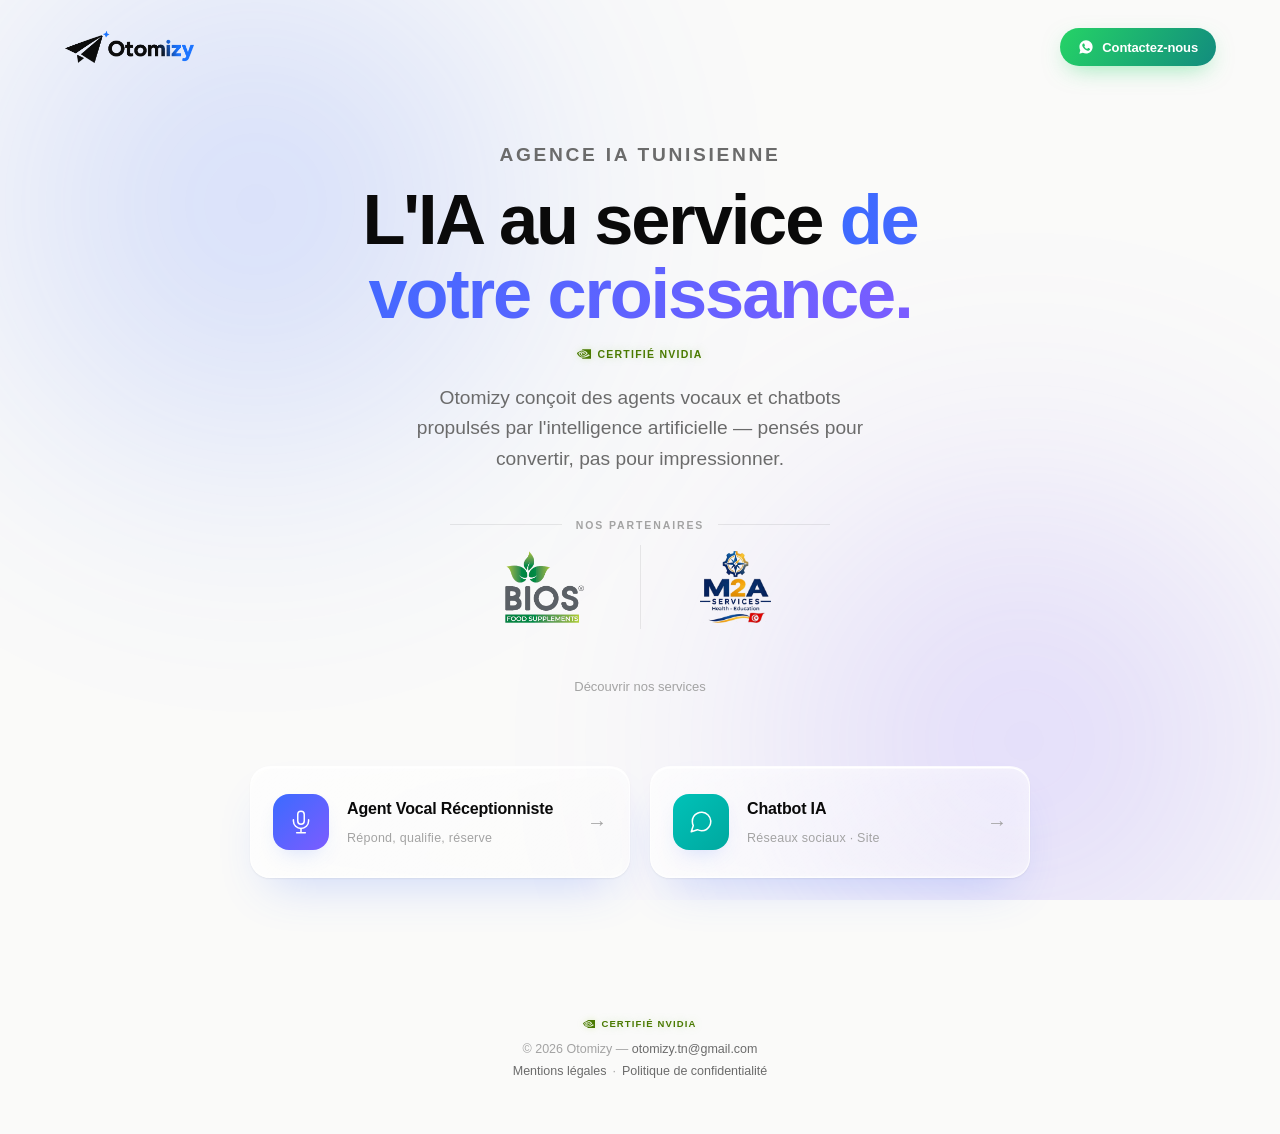
==== index.html @ bd0e55f3 "Remplace l'ancien logo par le nouveau logo Otomizy (en-tête, favicons, image de partage) Co-Authored" ====
<!DOCTYPE html>
<html lang="fr">
<head>
<meta charset="UTF-8" />
<meta name="viewport" content="width=device-width, initial-scale=1.0" />
<title>Otomizy — Agence d'automatisation IA</title>
<meta name="description" content="Otomizy conçoit des agents vocaux et chatbots IA sur mesure pour automatiser votre business." />
<link rel="canonical" href="https://otomizy.tn/" />
<meta property="og:type" content="website" />
<meta property="og:site_name" content="Otomizy" />
<meta property="og:title" content="Otomizy — Agence d'automatisation IA" />
<meta property="og:description" content="Otomizy conçoit des agents vocaux et chatbots IA sur mesure pour automatiser votre business." />
<meta property="og:url" content="https://otomizy.tn/" />
<meta property="og:image" content="https://otomizy.tn/media/og-image.png" />
<meta property="og:image:width" content="1200" />
<meta property="og:image:height" content="630" />
<meta property="og:locale" content="fr_FR" />
<meta name="twitter:card" content="summary_large_image" />
<meta name="twitter:title" content="Otomizy — Agence d'automatisation IA" />
<meta name="twitter:description" content="Otomizy conçoit des agents vocaux et chatbots IA sur mesure pour automatiser votre business." />
<meta name="twitter:image" content="https://otomizy.tn/media/og-image.png" />
<link rel="icon" type="image/png" sizes="48x48" href="/favicon-48.png" />
<link rel="icon" type="image/png" sizes="96x96" href="/favicon-96.png" />
<link rel="icon" type="image/png" sizes="192x192" href="/favicon-192.png" />
<link rel="icon" href="/favicon.ico" sizes="any" />
<link rel="apple-touch-icon" href="/apple-touch-icon.png" />
<link rel="stylesheet" href="style.css" />
</head>
<body>

<div class="ambient" aria-hidden="true"></div>

<header class="site-header">
  <a class="logo" href="/" aria-label="Otomizy — accueil">
    <img src="media/logo.png" alt="Otomizy" width="1027" height="267" />
  </a>
  <div class="header-actions">
    <a class="btn-whatsapp" href="https://wa.me/21625959562" target="_blank" rel="noopener" aria-label="Contactez-nous sur WhatsApp">
      <svg viewBox="0 0 24 24" fill="currentColor" aria-hidden="true"><path d="M12.04 2C6.58 2 2.13 6.45 2.13 11.91c0 1.75.46 3.45 1.32 4.95L2.05 22l5.25-1.38a9.9 9.9 0 0 0 4.74 1.21h.01c5.46 0 9.91-4.45 9.91-9.91C21.96 6.45 17.5 2 12.04 2zm5.8 14.11c-.24.68-1.4 1.3-1.93 1.35-.5.05-1.02.24-3.43-.72-2.9-1.16-4.76-4.14-4.9-4.33-.14-.19-1.17-1.56-1.17-2.98 0-1.42.74-2.11 1-2.4.27-.29.58-.36.78-.36.19 0 .39 0 .56.01.18.01.42-.07.65.5.24.58.82 2 .89 2.15.07.15.12.32.02.51-.1.19-.15.31-.29.48-.15.17-.31.38-.44.51-.15.15-.3.31-.13.6.17.29.75 1.24 1.61 2 1.11.99 2.04 1.3 2.33 1.44.29.15.46.13.63-.08.17-.2.72-.84.92-1.13.19-.29.39-.24.65-.14.27.1 1.68.79 1.97.94.29.14.48.22.55.34.07.13.07.72-.17 1.4z"/></svg>
      <span>Contactez-nous</span>
    </a>
  </div>
</header>

<main class="hero">
  <p class="eyebrow">Agence IA tunisienne</p>
  <h1>L'IA au service <span>de votre croissance.</span></h1>
  <p class="nvidia-badge"><svg viewBox="0 0 24 24" aria-hidden="true"><path d="M8.948 8.798v-1.43a6.7 6.7 0 0 1 .424-.018c3.922-.124 6.493 3.374 6.493 3.374s-2.774 3.851-5.75 3.851c-.398 0-.787-.062-1.158-.185v-4.346c1.528.185 1.837.857 2.747 2.385l2.04-1.714s-1.492-1.952-4-1.952a6.016 6.016 0 0 0-.796.035m0-4.735v2.138l.424-.027c5.45-.185 9.01 4.47 9.01 4.47s-4.08 4.964-8.33 4.964c-.37 0-.733-.035-1.095-.097v1.325c.3.035.61.062.91.062 3.957 0 6.82-2.023 9.593-4.408.459.371 2.34 1.263 2.73 1.652-2.633 2.208-8.772 3.984-12.253 3.984-.335 0-.653-.018-.971-.053v1.864H24V4.063zm0 10.326v1.131c-3.657-.654-4.673-4.46-4.673-4.46s1.758-1.944 4.673-2.262v1.237H8.94c-1.528-.186-2.73 1.245-2.73 1.245s.68 2.412 2.739 3.11M2.456 10.9s2.164-3.197 6.5-3.533V6.201C4.153 6.59 0 10.653 0 10.653s2.35 6.802 8.948 7.42v-1.237c-4.84-.6-6.492-5.936-6.492-5.936z"/></svg>Certifié NVIDIA</p>
  <p>Otomizy conçoit des agents vocaux et chatbots propulsés par l'intelligence artificielle — pensés pour convertir, pas pour impressionner.</p>
  <section class="partners" aria-labelledby="partners-title">
    <h2 id="partners-title" class="partners-title">Nos partenaires</h2>
    <div class="partners-row">
      <div class="partner"><img src="media/logo-bios.png" alt="BIOS Food Supplements" width="297" height="270" loading="lazy" /></div>
      <div class="partner"><img src="media/logo-m2a.png" alt="M2A Services — Health, Education" width="439" height="445" loading="lazy" /></div>
    </div>
  </section>

  <p class="hint">Découvrir nos services</p>

  <div class="bubbles" role="list">
    <a class="bubble" role="listitem" href="agent-vocal.html" aria-label="Agent Vocal Réceptionniste">
      <span class="bubble-icon">
        <svg viewBox="0 0 24 24" fill="none" stroke="currentColor" stroke-linecap="round" stroke-linejoin="round"><rect x="9" y="2" width="6" height="12" rx="3"/><path d="M5 10v1a7 7 0 0 0 14 0v-1"/><path d="M12 18v4M8 22h8"/></svg>
      </span>
      <span class="bubble-label">Agent Vocal Réceptionniste</span>
      <span class="bubble-sub">Répond, qualifie, réserve</span>
    </a>

    <a class="bubble" role="listitem" href="chatbot-ia.html" aria-label="Chatbot IA WhatsApp, Instagram et Site">
      <span class="bubble-icon">
        <svg viewBox="0 0 24 24" fill="none" stroke="currentColor" stroke-linecap="round" stroke-linejoin="round"><path d="M21 11.5a8.38 8.38 0 0 1-.9 3.8 8.5 8.5 0 0 1-7.6 4.7 8.38 8.38 0 0 1-3.8-.9L3 21l1.9-5.7a8.38 8.38 0 0 1-.9-3.8 8.5 8.5 0 0 1 4.7-7.6 8.38 8.38 0 0 1 3.8-.9h.5a8.48 8.48 0 0 1 8 8v.5z"/></svg>
      </span>
      <span class="bubble-label">Chatbot IA</span>
      <span class="bubble-sub">Réseaux sociaux · Site</span>
    </a>
  </div>
</main>

<footer class="site-footer">
  <p class="nvidia-badge"><svg viewBox="0 0 24 24" aria-hidden="true"><path d="M8.948 8.798v-1.43a6.7 6.7 0 0 1 .424-.018c3.922-.124 6.493 3.374 6.493 3.374s-2.774 3.851-5.75 3.851c-.398 0-.787-.062-1.158-.185v-4.346c1.528.185 1.837.857 2.747 2.385l2.04-1.714s-1.492-1.952-4-1.952a6.016 6.016 0 0 0-.796.035m0-4.735v2.138l.424-.027c5.45-.185 9.01 4.47 9.01 4.47s-4.08 4.964-8.33 4.964c-.37 0-.733-.035-1.095-.097v1.325c.3.035.61.062.91.062 3.957 0 6.82-2.023 9.593-4.408.459.371 2.34 1.263 2.73 1.652-2.633 2.208-8.772 3.984-12.253 3.984-.335 0-.653-.018-.971-.053v1.864H24V4.063zm0 10.326v1.131c-3.657-.654-4.673-4.46-4.673-4.46s1.758-1.944 4.673-2.262v1.237H8.94c-1.528-.186-2.73 1.245-2.73 1.245s.68 2.412 2.739 3.11M2.456 10.9s2.164-3.197 6.5-3.533V6.201C4.153 6.59 0 10.653 0 10.653s2.35 6.802 8.948 7.42v-1.237c-4.84-.6-6.492-5.936-6.492-5.936z"/></svg>Certifié NVIDIA</p>
  <p>© 2026 Otomizy — <a href="mailto:otomizy.tn@gmail.com">otomizy.tn@gmail.com</a></p>
  <p class="site-footer-links"><a href="mentions-legales.html">Mentions légales</a>·<a href="confidentialite.html">Politique de confidentialité</a></p>
</footer>

<script src="reveal.js"></script>

</body>
</html>
---- style.css ----
:root{--bg:#fafaf9;--bg-elevated:rgba(255, 255, 255, 0.6);--text:#0a0a0a;--text-muted:#6b6b6b;--text-faint:#a3a3a3;--border:rgba(10, 10, 10, 0.08);--border-strong:rgba(10, 10, 10, 0.14);--accent:#3b6bff;--accent-2:#7c5cff;--accent-3:#00c2b8;--glow:rgba(59, 107, 255, 0.25);--bubble-bg:rgba(255, 255, 255, 0.55);--bubble-border:rgba(255, 255, 255, 0.8);--shadow-soft:0 1px 2px rgba(10, 10, 10, 0.04);--shadow-lift:0 20px 60px rgba(10, 10, 10, 0.10);--grain-opacity:0.035;color-scheme:light}*{box-sizing:border-box}html{-webkit-text-size-adjust:100%}body{margin:0;min-height:100vh;background:var(--bg);color:var(--text);font-family:-apple-system,BlinkMacSystemFont,"SF Pro Display",Inter,"Segoe UI",Roboto,Helvetica,Arial,sans-serif;-webkit-font-smoothing:antialiased;-moz-osx-font-smoothing:grayscale;overflow-x:hidden;touch-action:manipulation;transition:background .5s ease,color .5s ease}a{color:inherit;text-decoration:none}button{font-family:inherit}.ambient{position:fixed;inset:0;z-index:0;pointer-events:none;overflow:hidden}.ambient::after,.ambient::before{content:"";position:absolute;width:60vmax;height:60vmax;border-radius:50%;filter:blur(120px);opacity:.25;transition:opacity .6s ease}.ambient::before{top:-20%;left:-10%;background:radial-gradient(circle,var(--accent),transparent 70%)}.ambient::after{bottom:-25%;right:-10%;background:radial-gradient(circle,var(--accent-2),transparent 70%)}.site-header{position:fixed;top:0;left:0;right:0;z-index:100;display:flex;align-items:center;justify-content:space-between;padding:28px clamp(20px,5vw,64px)}.logo{font-size:15px;font-weight:600;letter-spacing:-.01em;display:flex;align-items:center;gap:8px}.logo-mark{width:8px;height:8px;border-radius:50%;background:linear-gradient(135deg,var(--accent),var(--accent-2))}.header-actions{display:flex;align-items:center;gap:12px}.btn-whatsapp{display:flex;align-items:center;gap:8px;height:38px;padding:0 18px;border-radius:999px;background:linear-gradient(120deg,#25d366,#128c7e);color:#fff;font-size:13px;font-weight:600;letter-spacing:-.01em;white-space:nowrap;box-shadow:0 8px 24px -8px rgba(37,211,102,.55);transition:transform .25s ease,box-shadow .25s ease}.btn-whatsapp svg{width:16px;height:16px;flex-shrink:0}.btn-whatsapp:hover{transform:translateY(-2px);box-shadow:0 12px 30px -8px rgba(37,211,102,.7)}.hero{position:relative;z-index:1;min-height:100vh;display:flex;flex-direction:column;align-items:center;justify-content:center;text-align:center;padding:140px 24px 100px}.eyebrow{font-size:12px;font-weight:600;letter-spacing:.14em;text-transform:uppercase;color:var(--text-faint);margin-bottom:20px;opacity:0;animation:rise .8s ease forwards}.hero h1{font-size:clamp(2.4rem, 6vw, 4.4rem);line-height:1.05;font-weight:650;letter-spacing:-.03em;margin:0 0 20px;max-width:16ch;opacity:0;animation:rise .9s ease 80ms forwards}.hero h1 span{background:linear-gradient(120deg,var(--accent),var(--accent-2));-webkit-background-clip:text;background-clip:text;color:transparent}.hero p{font-size:clamp(1rem, 1.6vw, 1.2rem);color:var(--text-muted);max-width:42ch;line-height:1.6;margin:0 0 12px;opacity:0;animation:rise .9s ease .16s forwards}.hero .hint{font-size:13px;color:var(--text-faint);margin-top:8px;opacity:0;animation:rise .9s ease .24s forwards}@keyframes rise{from{opacity:0;transform:translateY(14px)}to{opacity:1;transform:translateY(0)}}.bubbles{display:flex;align-items:center;justify-content:center;gap:clamp(20px,5vw,64px);margin-top:72px;flex-wrap:wrap;opacity:0;animation:rise 1s ease .32s forwards}.bubble{position:relative;width:clamp(150px,20vw,190px);height:clamp(150px,20vw,190px);border-radius:32px;border:1px solid var(--bubble-border);background:var(--bubble-bg);backdrop-filter:blur(24px) saturate(160%);-webkit-backdrop-filter:blur(24px) saturate(160%);box-shadow:var(--shadow-soft),0 24px 48px -20px var(--glow);display:flex;flex-direction:column;align-items:center;justify-content:center;gap:14px;cursor:pointer;text-align:center;padding:20px;transition:transform .45s cubic-bezier(.22, 1, .36, 1),box-shadow .45s ease,border-color .45s ease,background .45s ease;animation:float 7s ease-in-out infinite}.bubble:first-child{animation-delay:0s}.bubble:nth-child(2){animation-delay:-2.3s}@keyframes float{0%,100%{transform:translateY(0)}50%{transform:translateY(-10px)}}.bubble::before{content:"";position:absolute;inset:0;border-radius:32px;padding:1px;opacity:0;transition:opacity .45s ease;background:linear-gradient(135deg,var(--accent),var(--accent-2),var(--accent-3));-webkit-mask:linear-gradient(#fff 0 0) content-box,linear-gradient(#fff 0 0);-webkit-mask-composite:xor;mask-composite:exclude}.bubble:focus-visible,.bubble:hover{transform:translateY(-14px) scale(1.08);background:var(--bubble-bg);box-shadow:0 0 0 1px var(--border-strong),0 30px 70px -12px var(--glow),0 0 60px var(--glow);animation-play-state:paused;outline:0}.bubble:focus-visible::before,.bubble:hover::before{opacity:1}.bubble-icon{width:34px;height:34px;display:flex;align-items:center;justify-content:center;color:var(--text);transition:transform .45s cubic-bezier(.22, 1, .36, 1),color .3s ease}.bubble-icon svg{width:100%;height:100%;stroke-width:1.4}.bubble:hover .bubble-icon{transform:scale(1.12);color:var(--accent)}.bubble-label{font-size:13.5px;font-weight:600;letter-spacing:-.01em;line-height:1.35;color:var(--text)}.bubble-sub{font-size:11px;color:var(--text-faint);letter-spacing:.02em}.bubble-badge{position:absolute;top:-11px;left:50%;transform:translateX(-50%);background:linear-gradient(120deg,var(--accent),var(--accent-2));color:#fff;font-size:9.5px;font-weight:700;letter-spacing:.05em;text-transform:uppercase;padding:4px 11px;border-radius:999px;box-shadow:0 6px 16px -4px var(--glow);white-space:nowrap}.site-footer{position:relative;z-index:1;text-align:center;padding:40px 24px 56px;font-size:12.5px;color:var(--text-faint)}.site-footer a{color:var(--text-muted);border-bottom:1px solid transparent;transition:border-color .3s ease,color .3s ease}.site-footer a:hover{color:var(--text);border-color:var(--border-strong)}.service-page{position:relative;z-index:1;min-height:100vh;display:flex;flex-direction:column;align-items:center;justify-content:center;text-align:center;padding:140px 24px 100px}.back-link{position:fixed;top:30px;left:clamp(20px,5vw,64px);z-index:100;font-size:13px;font-weight:500;color:var(--text-muted);display:flex;align-items:center;gap:6px;transition:color .3s ease,transform .2s ease}.back-link:hover{color:var(--text);transform:translateX(-2px)}.service-icon{width:68px;height:68px;border-radius:50%;border:1px solid var(--bubble-border);background:var(--bubble-bg);backdrop-filter:blur(20px);-webkit-backdrop-filter:blur(20px);display:flex;align-items:center;justify-content:center;color:var(--accent);margin-bottom:28px;box-shadow:0 0 40px var(--glow)}.service-icon svg{width:30px;height:30px;stroke-width:1.4}.service-page h1{font-size:clamp(2rem, 5vw, 3.2rem);font-weight:650;letter-spacing:-.03em;margin:0 0 18px;max-width:18ch}.service-page p{font-size:clamp(1rem, 1.5vw, 1.1rem);color:var(--text-muted);max-width:46ch;line-height:1.65;margin:0 0 40px}.cta-row{display:flex;gap:14px;flex-wrap:wrap;justify-content:center}.btn{padding:13px 26px;border-radius:999px;font-size:14px;font-weight:600;letter-spacing:-.01em;border:1px solid var(--border-strong);cursor:pointer;display:inline-flex;align-items:center;transition:transform .25s ease,box-shadow .25s ease,opacity .25s ease}.btn::before{content:"→";display:inline-block;margin-right:8px;transition:transform .25s ease}.btn:hover::before{transform:translateX(3px)}.btn-primary{position:relative;overflow:hidden;background:linear-gradient(120deg,var(--accent),var(--accent-2));color:#fff;border:none;box-shadow:0 8px 22px -8px var(--glow)}.btn-primary::after{content:"";position:absolute;top:0;left:-60%;width:35%;height:100%;background:linear-gradient(100deg,transparent,rgba(255,255,255,.55),transparent);transform:skewX(-20deg);animation:cta-shine 3.2s ease-in-out infinite;pointer-events:none}.btn-secondary{background:var(--bg-elevated);color:var(--text-muted);border-color:var(--border)}.btn:hover{transform:translateY(-2px);box-shadow:0 12px 30px -8px var(--glow)}.btn:active{transform:translateY(0) scale(.96);transition-duration:.1s}.btn-primary:hover{box-shadow:0 14px 34px -8px var(--glow)}.btn-primary:active{box-shadow:0 4px 14px -6px var(--glow)}@keyframes cta-shine{0%{left:-60%}22%{left:130%}100%{left:130%}}@media (prefers-reduced-motion:reduce){.btn-primary::after{display:none}.reveal{opacity:1;transform:none;transition:none}}.feature-grid{display:grid;grid-template-columns:repeat(auto-fit,minmax(180px,1fr));gap:16px;max-width:720px;margin-top:56px;width:100%}.feature-card{border:1px solid var(--border);background:var(--bg-elevated);backdrop-filter:blur(12px);-webkit-backdrop-filter:blur(12px);border-radius:18px;padding:22px 18px;text-align:left;transition:border-color .3s ease,transform .3s ease}.feature-card:hover{border-color:var(--border-strong);transform:translateY(-3px)}.feature-card h3{font-size:14px;font-weight:600;margin:0 0 6px;letter-spacing:-.01em}.feature-card p{font-size:12.5px;color:var(--text-muted);margin:0;max-width:none}.cb-page{position:relative;z-index:1;max-width:1080px;margin:0 auto;padding:140px 24px 110px;display:flex;flex-direction:column;gap:110px}.cb-heading{font-size:clamp(1.3rem, 2.4vw, 1.7rem);font-weight:650;letter-spacing:-.02em;text-align:center;margin:0 0 32px}.cb-hero{display:flex;align-items:center;justify-content:space-between;gap:56px}.cb-hero-text{flex:1 1 420px;text-align:left}.cb-hero-text .eyebrow{font-size:12px;font-weight:600;letter-spacing:.14em;text-transform:uppercase;color:var(--text-faint);margin:0 0 18px}.cb-hero-text h1{font-size:clamp(2rem, 4.4vw, 3.2rem);font-weight:650;letter-spacing:-.03em;line-height:1.08;margin:0 0 18px;max-width:14ch}.cb-hero-sub{font-size:clamp(1rem, 1.4vw, 1.1rem);color:var(--text-muted);line-height:1.6;max-width:42ch;margin:0 0 32px}.cb-hero-text .cta-row{justify-content:flex-start}.cb-hero-visual{flex:0 1 380px;display:flex;justify-content:center;align-items:center;background:0 0;box-shadow:none;border:none;padding:0}.cb-hero-visual img{display:block;width:100%;max-width:360px;height:auto;object-fit:contain;background:0 0;box-shadow:none;border:none;border-radius:0}.cb-stats{display:grid;grid-template-columns:repeat(4,1fr);gap:16px}.cb-stat{border:1px solid var(--border);background:var(--bg-elevated);backdrop-filter:blur(16px);-webkit-backdrop-filter:blur(16px);border-radius:20px;padding:28px 16px;text-align:center;box-shadow:var(--shadow-soft);transition:transform .3s ease,border-color .3s ease,box-shadow .3s ease}.cb-stat:hover{transform:translateY(-4px);border-color:var(--border-strong);box-shadow:0 24px 44px -20px var(--glow)}.cb-stat-value{display:block;font-size:clamp(1.5rem, 2.8vw, 2.1rem);font-weight:700;letter-spacing:-.02em;background:linear-gradient(120deg,var(--accent),var(--accent-2));-webkit-background-clip:text;background-clip:text;color:transparent;margin-bottom:8px}.cb-stat-label{font-size:12px;color:var(--text-muted);line-height:1.4}.cb-channels{text-align:center}.cb-channel-row{display:flex;justify-content:center;align-items:center;gap:clamp(24px,6vw,64px);flex-wrap:wrap}.cb-channel{display:flex;flex-direction:column;align-items:center;gap:10px;color:var(--text-muted);transition:color .3s ease,transform .3s ease}.cb-channel svg{width:30px;height:30px;stroke-width:1.4}.cb-channel span{font-size:12.5px;font-weight:600}.cb-channel:hover{color:var(--accent);transform:translateY(-3px)}.cb-table-wrap{overflow-x:auto;border-radius:20px;border:1px solid var(--border);background:var(--bg-elevated);backdrop-filter:blur(16px);-webkit-backdrop-filter:blur(16px);box-shadow:var(--shadow-soft)}.cb-table{width:100%;border-collapse:collapse;min-width:520px}.cb-table td,.cb-table th{padding:16px 22px;text-align:left;font-size:13.5px;border-bottom:1px solid var(--border);white-space:nowrap}.cb-table th{font-size:11.5px;text-transform:uppercase;letter-spacing:.06em;color:var(--text-faint);font-weight:600}.cb-table tbody tr:last-child td{border-bottom:none}.cb-table td:first-child{color:var(--text);font-weight:500;white-space:normal}.cb-table td:nth-child(2){color:var(--text-muted)}.cb-table td:nth-child(3){color:var(--accent);font-weight:600}.cb-steps{display:grid;grid-template-columns:repeat(3,1fr);gap:18px}.cb-step{border:1px solid var(--border);background:var(--bg-elevated);backdrop-filter:blur(16px);-webkit-backdrop-filter:blur(16px);border-radius:20px;padding:26px 22px;text-align:left;box-shadow:var(--shadow-soft);transition:transform .3s ease,border-color .3s ease}.cb-step:hover{transform:translateY(-4px);border-color:var(--border-strong)}.cb-step-num{display:inline-flex;align-items:center;justify-content:center;width:30px;height:30px;border-radius:50%;background:linear-gradient(135deg,var(--accent),var(--accent-2));color:#fff;font-size:13px;font-weight:700;margin-bottom:16px}.cb-step h3{font-size:15px;font-weight:600;letter-spacing:-.01em;margin:0 0 8px}.cb-step p{font-size:13px;color:var(--text-muted);line-height:1.55;margin:0;max-width:none}.cb-accordion{display:flex;flex-direction:column;gap:12px;max-width:720px;margin:0 auto}.cb-faq-item{border:1px solid var(--border);background:var(--bg-elevated);backdrop-filter:blur(16px);-webkit-backdrop-filter:blur(16px);border-radius:16px;padding:0 22px;transition:border-color .3s ease}.cb-faq-item[open]{border-color:var(--border-strong)}.cb-faq-item summary{cursor:pointer;list-style:none;padding:18px 0;font-size:14.5px;font-weight:600;display:flex;align-items:center;justify-content:space-between;gap:12px;text-align:left}.cb-faq-item summary::-webkit-details-marker{display:none}.cb-faq-item summary::after{content:"+";font-size:20px;font-weight:400;color:var(--text-faint);transition:transform .3s ease;flex-shrink:0}.cb-faq-item[open] summary::after{transform:rotate(45deg)}.cb-faq-item p{font-size:13.5px;color:var(--text-muted);line-height:1.6;margin:0 0 20px;max-width:none;text-align:left}.cb-cta-banner{text-align:center;border-radius:28px;border:1px solid var(--border);background:var(--bg-elevated);backdrop-filter:blur(20px);-webkit-backdrop-filter:blur(20px);padding:56px 32px;box-shadow:var(--shadow-lift),0 0 60px var(--glow)}.cb-cta-banner h2{font-size:clamp(1.4rem, 3vw, 2rem);font-weight:650;letter-spacing:-.02em;margin:0 0 24px}@media (max-width:860px){.cb-page{gap:84px}.cb-hero{flex-direction:column;text-align:center}.cb-hero-text{text-align:center}.cb-hero-text h1{max-width:none;margin-left:auto;margin-right:auto}.cb-hero-sub{margin-left:auto;margin-right:auto}.cb-hero-text .cta-row{justify-content:center}.cb-stats{grid-template-columns:repeat(2,1fr)}.cb-steps{grid-template-columns:1fr}}@media (max-width:480px){.cb-stat-value{font-size:1.3rem}.cb-table{min-width:0}.cb-table td,.cb-table th{padding:10px 10px;font-size:11.5px;white-space:normal}.cb-table th{font-size:9.5px}}@media (max-width:640px){.bubbles{gap:22px}.bubble{width:140px;height:140px}.btn-whatsapp span{display:none}.btn-whatsapp{width:44px;height:44px;padding:0;justify-content:center}.back-link{top:37px}.btn{min-height:44px}}@media (max-width:640px){.bubbles{flex-direction:column;align-items:stretch;gap:12px;margin-top:40px}.bubble{width:100%;height:auto;min-height:84px;display:grid;grid-template-columns:52px 1fr;grid-template-rows:auto auto;align-items:center;column-gap:16px;row-gap:2px;text-align:left;padding:16px 20px;border-radius:20px;animation:none;backdrop-filter:blur(10px) saturate(160%);-webkit-backdrop-filter:blur(10px) saturate(160%)}.bubble::before{border-radius:20px}.bubble:hover,.bubble:focus-visible{transform:none}.bubble:active{transform:scale(.97)}.bubble-icon{grid-column:1;grid-row:1/3;width:48px;height:48px;border-radius:14px;color:#fff;box-shadow:0 8px 20px -8px var(--glow)}.bubble-icon svg{width:22px;height:22px}.bubble:nth-child(1) .bubble-icon{background:linear-gradient(135deg,var(--accent),var(--accent-2))}.bubble:nth-child(2) .bubble-icon{background:linear-gradient(135deg,var(--accent-3),#00a89f)}.bubble:hover .bubble-icon,.bubble:focus-visible .bubble-icon{color:#fff;transform:none}.bubble-label{grid-column:2;grid-row:1;font-size:14.5px}.bubble-sub{grid-column:2;grid-row:2;font-size:12px}.bubble-badge{top:-9px;left:auto;right:16px;transform:none;font-size:8.5px;padding:3px 9px}}.av-hero{max-width:620px;margin:0 auto;text-align:center}.av-hero .eyebrow{font-size:12px;font-weight:600;letter-spacing:.14em;text-transform:uppercase;color:var(--text-faint);margin:0 0 18px}.av-hero h1{font-size:clamp(2rem, 4.6vw, 3.2rem);font-weight:650;letter-spacing:-.03em;line-height:1.1;margin:0 0 18px}.av-hero-sub{font-size:clamp(1rem, 1.4vw, 1.1rem);color:var(--text-muted);line-height:1.6;max-width:46ch;margin:0 auto 32px}.av-hero .cta-row{justify-content:center}.av-feature-grid{display:grid;grid-template-columns:repeat(4,1fr);gap:16px}.av-feature{border:1px solid var(--border);background:var(--bg-elevated);backdrop-filter:blur(16px);-webkit-backdrop-filter:blur(16px);border-radius:20px;padding:26px 22px;text-align:left;box-shadow:var(--shadow-soft);transition:transform .3s ease,border-color .3s ease}.av-feature:hover{transform:translateY(-4px);border-color:var(--border-strong)}.av-feature-icon{width:40px;height:40px;border-radius:12px;background:linear-gradient(135deg,var(--accent),var(--accent-2));color:#fff;display:flex;align-items:center;justify-content:center;margin-bottom:16px}.av-feature-icon svg{width:20px;height:20px;stroke-width:1.6}.av-feature h3{font-size:14.5px;font-weight:600;letter-spacing:-.01em;margin:0 0 6px}.av-feature p{font-size:12.5px;color:var(--text-muted);line-height:1.55;margin:0;max-width:none}@media (max-width:860px){.av-feature-grid{grid-template-columns:repeat(2,1fr)}}@media (max-width:480px){.av-feature-grid{grid-template-columns:1fr}}@media (max-width:768px){.av-feature,.bubble,.cb-cta-banner,.cb-faq-item,.cb-stat,.cb-step,.cb-table-wrap,.feature-card,.service-icon{backdrop-filter:none;-webkit-backdrop-filter:none}.ambient::after,.ambient::before{width:90vw;height:90vw;filter:blur(60px)}}.site-footer p{margin:0}.site-footer .site-footer-links{margin-top:8px}.site-footer .site-footer-links a{margin:0 6px}.legal-page{position:relative;z-index:1;max-width:760px;margin:0 auto;padding:140px 24px 100px}.legal-page h1{font-size:clamp(1.8rem, 4vw, 2.6rem);font-weight:650;letter-spacing:-.03em;margin:0 0 8px}.legal-page .legal-updated{font-size:12.5px;color:var(--text-faint);margin:0 0 48px}.legal-page h2{font-size:1.15rem;font-weight:650;letter-spacing:-.02em;margin:40px 0 14px}.legal-page h2:first-of-type{margin-top:0}.legal-page p{font-size:14.5px;color:var(--text-muted);line-height:1.7;margin:0 0 16px;max-width:none}.legal-page ul{margin:0 0 16px;padding-left:20px}.legal-page li{font-size:14.5px;color:var(--text-muted);line-height:1.7;margin-bottom:8px}.legal-page strong{color:var(--text);font-weight:600}.legal-page a{color:var(--accent);text-decoration:underline;text-underline-offset:2px}@media (max-width:640px){.legal-page{padding-top:110px}}
.reveal{opacity:0;transform:translateY(24px)}
.reveal.is-visible{opacity:1;transform:translateY(0)}
.cb-hero-text h1 span,.av-hero h1 span{background:linear-gradient(120deg,var(--accent),var(--accent-2));-webkit-background-clip:text;background-clip:text;color:transparent}
:root{--nvidia:#4a7a00;--nvidia-glow:rgba(118,185,0,.28)}


.nvidia-badge,:is(.hero,.service-page,.cb-page,.site-footer) .nvidia-badge{display:inline-flex;align-items:center;gap:6px;margin:-4px 0 22px;padding:0;color:var(--nvidia);font-size:10.5px;font-weight:700;letter-spacing:.12em;text-transform:uppercase;line-height:1;white-space:nowrap;text-shadow:0 0 10px var(--nvidia-glow);opacity:0;animation:rise .9s ease .12s forwards}
:is(.hero,.service-page,.cb-page,.site-footer) .nvidia-badge svg,.nvidia-badge svg{width:14px;height:14px;flex-shrink:0;fill:currentColor;filter:drop-shadow(0 0 3px var(--nvidia-glow))}
.site-footer p.nvidia-badge{margin:0 0 12px;font-size:9.5px;animation:none;opacity:1}
.site-footer p.nvidia-badge svg{width:12px;height:12px}
@media (prefers-reduced-motion:reduce){:is(.hero,.service-page,.cb-page,.site-footer) .nvidia-badge{animation:none;opacity:1}}

@media (max-width:640px){.bubble:nth-child(2){order:1}.bubble:nth-child(1){order:2}}
:root{--glass-bg:linear-gradient(145deg,rgba(255,255,255,.62),rgba(255,255,255,.28));--glass-edge:rgba(255,255,255,.95);--glass-rim:rgba(255,255,255,.7);--glass-inner:rgba(255,255,255,.35);--glass-shade:rgba(10,10,10,.06)}


.bubble{border:1px solid var(--glass-rim);background:var(--glass-bg);backdrop-filter:blur(28px) saturate(190%) brightness(1.05);-webkit-backdrop-filter:blur(28px) saturate(190%) brightness(1.05);box-shadow:inset 0 1.5px 0 var(--glass-edge),inset 0 -1px 0 var(--glass-inner),inset 0 0 22px var(--glass-inner),0 1px 2px var(--glass-shade),0 24px 48px -20px var(--glow)}
.bubble::after{content:"";position:absolute;inset:0;border-radius:inherit;pointer-events:none;background:radial-gradient(120% 60% at 30% -10%,var(--glass-edge),transparent 55%),radial-gradient(80% 40% at 80% 115%,var(--glass-inner),transparent 70%);opacity:.55;mix-blend-mode:soft-light;transition:opacity .45s ease}
.bubble>*{position:relative;z-index:1}
.bubble:focus-visible,.bubble:hover{background:var(--glass-bg);box-shadow:inset 0 1.5px 0 var(--glass-edge),inset 0 0 28px var(--glass-inner),0 0 0 1px var(--border-strong),0 30px 70px -12px var(--glow),0 0 60px var(--glow)}
.bubble:hover::after,.bubble:focus-visible::after{opacity:.85}
@media (max-width:768px){.bubble{backdrop-filter:blur(18px) saturate(180%);-webkit-backdrop-filter:blur(18px) saturate(180%)}}
.cb-cap-grid{display:grid;grid-template-columns:repeat(3,1fr);gap:16px}
.cb-cap{--c1:var(--accent);--c2:var(--accent-2);position:relative;display:flex;flex-direction:column;gap:16px;border:1px solid var(--border);background:var(--bg-elevated);backdrop-filter:blur(16px);-webkit-backdrop-filter:blur(16px);border-radius:20px;padding:24px 22px;text-align:left;box-shadow:var(--shadow-soft);transition:transform .4s cubic-bezier(.22,1,.36,1),box-shadow .4s ease,border-color .4s ease}
.cb-cap:nth-child(2){--c1:var(--accent-3);--c2:#0891b2}
.cb-cap:nth-child(3){--c1:#f59e0b;--c2:#f97316}
.cb-cap:nth-child(4){--c1:var(--accent-2);--c2:#c084fc}
.cb-cap:nth-child(5){--c1:#10b981;--c2:#0d9488}
.cb-cap:nth-child(6){--c1:#f43f5e;--c2:#ec4899}
.cb-cap::before{content:"";position:absolute;inset:0;border-radius:inherit;padding:1px;opacity:0;transition:opacity .4s ease;background:linear-gradient(135deg,var(--c1),var(--c2));-webkit-mask:linear-gradient(#fff 0 0) content-box,linear-gradient(#fff 0 0);-webkit-mask-composite:xor;mask-composite:exclude;pointer-events:none}
.cb-cap:hover{transform:translateY(-5px);border-color:transparent;box-shadow:0 24px 44px -22px var(--c1)}
.cb-cap:hover::before{opacity:1}
.cb-cap-icon{width:42px;height:42px;flex-shrink:0;border-radius:12px;display:flex;align-items:center;justify-content:center;color:#fff;background:linear-gradient(135deg,var(--c1),var(--c2));box-shadow:0 8px 20px -8px var(--c1);transition:transform .4s cubic-bezier(.22,1,.36,1)}
.cb-cap-icon svg{width:20px;height:20px;stroke-width:1.7}
.cb-cap:hover .cb-cap-icon{transform:scale(1.08) rotate(-4deg)}
.cb-cap h3{font-size:15px;font-weight:600;letter-spacing:-.01em;margin:0 0 6px}
.cb-cap p{font-size:13px;color:var(--text-muted);line-height:1.55;margin:0;max-width:none}
.cb-cap.reveal{transition-delay:0s}
.cb-cap.reveal.is-visible{animation:cap-in .7s cubic-bezier(.22,1,.36,1) backwards}
.cb-cap:nth-child(2).is-visible{animation-delay:.08s}
.cb-cap:nth-child(3).is-visible{animation-delay:.16s}
.cb-cap:nth-child(4).is-visible{animation-delay:.24s}
.cb-cap:nth-child(5).is-visible{animation-delay:.32s}
.cb-cap:nth-child(6).is-visible{animation-delay:.4s}
@keyframes cap-in{from{opacity:0;transform:translateY(24px)}to{opacity:1;transform:translateY(0)}}
@media (max-width:860px){.cb-cap-grid{grid-template-columns:repeat(2,1fr)}}
@media (max-width:560px){.cb-cap-grid{grid-template-columns:1fr;gap:12px}.cb-cap{flex-direction:row;align-items:center;gap:16px;padding:16px 18px}.cb-cap h3{font-size:14.5px;margin-bottom:3px}.cb-cap p{font-size:12.5px}.cb-cap:hover{transform:none}.cb-cap:active{transform:scale(.98)}}
@media (max-width:768px){.cb-cap{backdrop-filter:none;-webkit-backdrop-filter:none}}
@media (prefers-reduced-motion:reduce){.cb-cap.reveal,.cb-cap.reveal.is-visible{opacity:1;transform:none;animation:none}}

.partners{width:100%;max-width:380px;margin:32px auto 4px}
.partners-title{display:flex;align-items:center;gap:14px;font-size:10.5px;font-weight:600;letter-spacing:.18em;text-transform:uppercase;color:var(--text-faint);margin:0 0 14px}.partners-title::before,.partners-title::after{content:"";flex:1;height:1px;background:var(--border)}
.partners-row{display:flex;flex-direction:row;flex-wrap:nowrap;align-items:center;justify-content:center;gap:0}
.partner{flex:1 1 0;display:flex;align-items:center;justify-content:center;height:84px;padding:0 24px}
.partner+.partner{border-left:1px solid var(--border)}
.partner img{max-height:72px;max-width:100%;width:auto;height:auto;object-fit:contain}



@media (max-width:480px){.partner{height:72px;padding:0 14px}.partner img{max-height:60px}}
.partners+.hint{margin-top:44px}

/* Services : 2 cartes, plus grandes et équilibrées */
.bubbles{gap:clamp(24px,4vw,56px);max-width:720px;width:100%}
.bubble{width:clamp(220px,28vw,300px);height:clamp(220px,28vw,300px);border-radius:40px;gap:18px;padding:28px}
.bubble::before{border-radius:40px}
.bubble-icon{width:56px;height:56px}
.bubble-label{font-size:clamp(15px,1.5vw,18px)}
.bubble-sub{font-size:12.5px}
@media (max-width:640px){.bubbles{max-width:none}.bubble{width:100%;height:auto;border-radius:20px;padding:16px 20px;gap:2px 16px}.bubble-icon{width:48px;height:48px}.bubble-label{font-size:14.5px}.bubble-sub{font-size:12px}}

/* Services (PC) : cartes horizontales sobres, sans flottement */
@media (min-width:641px){
.bubbles{max-width:780px;gap:20px;margin-top:56px;align-items:stretch;flex-wrap:nowrap}
.bubble{flex:1 1 0;width:auto;height:auto;min-height:112px;display:grid;grid-template-columns:56px 1fr;grid-template-rows:auto auto;align-content:center;align-items:center;column-gap:18px;row-gap:3px;text-align:left;padding:22px 56px 22px 22px;border-radius:20px;gap:3px 18px;animation:none;transition:transform .35s cubic-bezier(.22,1,.36,1),box-shadow .35s ease,border-color .35s ease}
.bubble::before{border-radius:20px}
.bubble:hover,.bubble:focus-visible{transform:translateY(-4px)}
.bubble-icon{grid-column:1;grid-row:1/3;width:56px;height:56px;border-radius:16px;color:#fff;box-shadow:0 10px 22px -10px var(--glow)}
.bubble-icon svg{width:26px;height:26px}
.bubble:nth-child(1) .bubble-icon{background:linear-gradient(135deg,var(--accent),var(--accent-2))}
.bubble:nth-child(2) .bubble-icon{background:linear-gradient(135deg,var(--accent-3),#00a89f)}
.bubble:hover .bubble-icon{color:#fff;transform:scale(1.05)}
.bubble-label{grid-column:2;grid-row:1;font-size:16px}
.bubble-sub{grid-column:2;grid-row:2;font-size:12.5px}
.bubble::after{inset:auto;right:22px;top:50%;width:auto;height:auto;margin-top:-12px;background:none;mix-blend-mode:normal;opacity:1;content:"→";font-size:20px;line-height:24px;color:var(--text-faint);transition:transform .35s ease,color .3s ease}
.bubble:hover::after,.bubble:focus-visible::after{opacity:1;color:var(--accent);transform:translateX(4px)}
}

.logo img{display:block;height:34px;width:auto}
@media (max-width:640px){.logo img{height:28px}}
.back-link img{display:block;height:26px;width:auto}
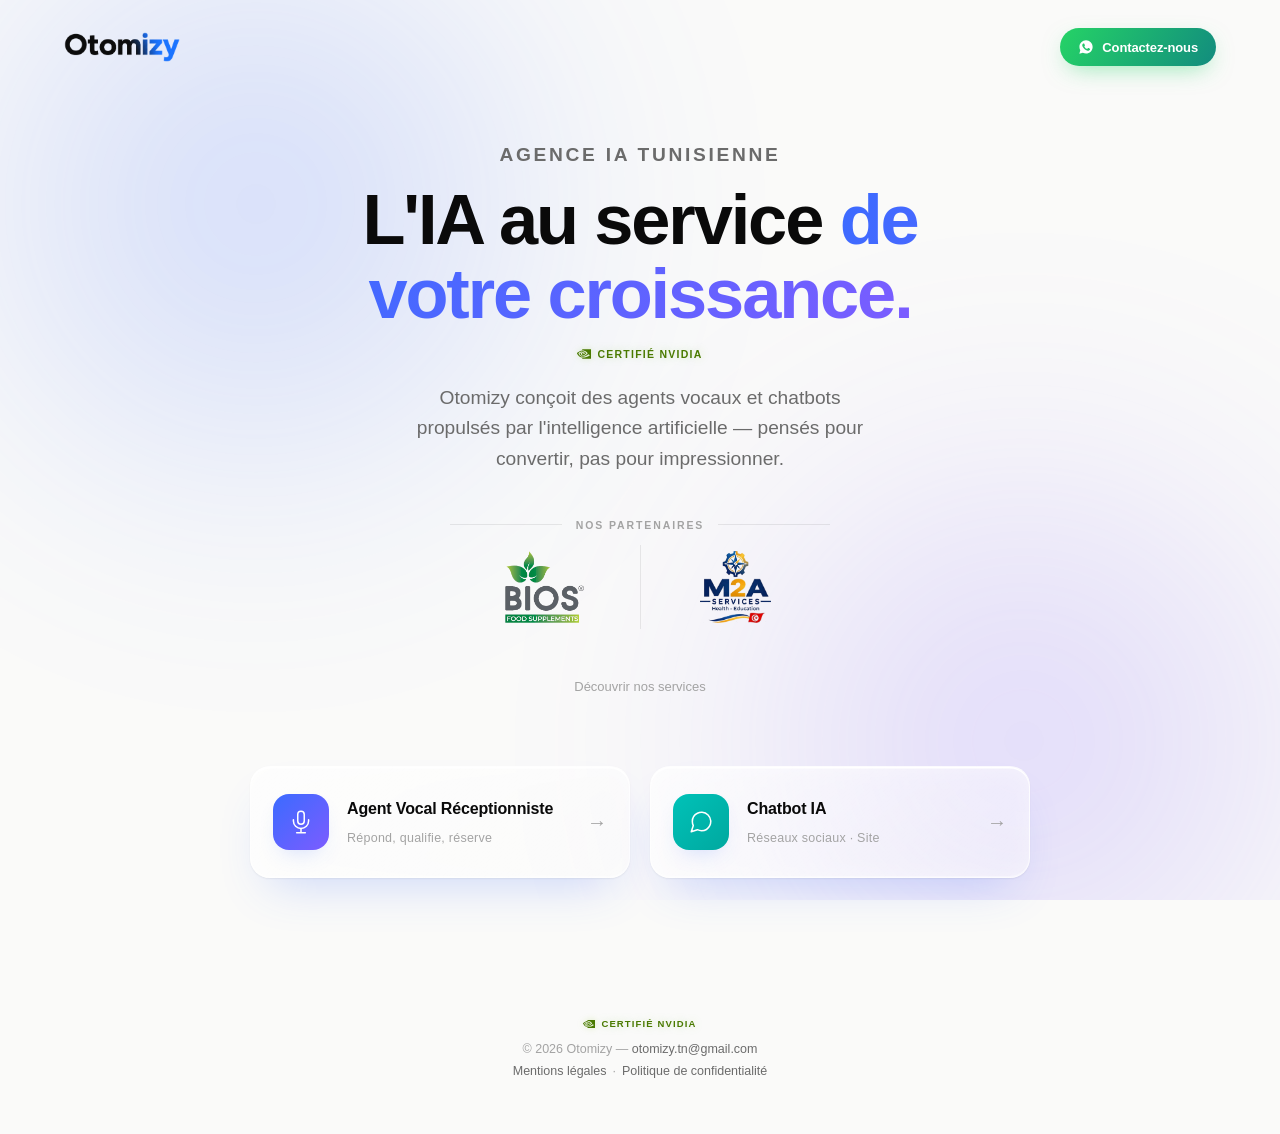
==== commit 3f38daa1: "Affiche uniquement le texte Otomizy du logo en haut des pages Co-Authored-By: Claude Sonnet 5.5 <nor" ====
--- a/index.html
+++ b/index.html
@@ -32,7 +32,7 @@
 
 <header class="site-header">
   <a class="logo" href="/" aria-label="Otomizy — accueil">
-    <img src="media/logo.png" alt="Otomizy" width="1027" height="267" />
+    <img src="media/logo-text.png" alt="Otomizy" width="682" height="176" />
   </a>
   <div class="header-actions">
     <a class="btn-whatsapp" href="https://wa.me/21625959562" target="_blank" rel="noopener" aria-label="Contactez-nous sur WhatsApp">
--- a/style.css
+++ b/style.css
@@ -87,6 +87,6 @@
 .bubble:hover::after,.bubble:focus-visible::after{opacity:1;color:var(--accent);transform:translateX(4px)}
 }
 
-.logo img{display:block;height:34px;width:auto}
-@media (max-width:640px){.logo img{height:28px}}
-.back-link img{display:block;height:26px;width:auto}
+.logo img{display:block;height:30px;width:auto}
+@media (max-width:640px){.logo img{height:26px}}
+.back-link img{display:block;height:22px;width:auto}
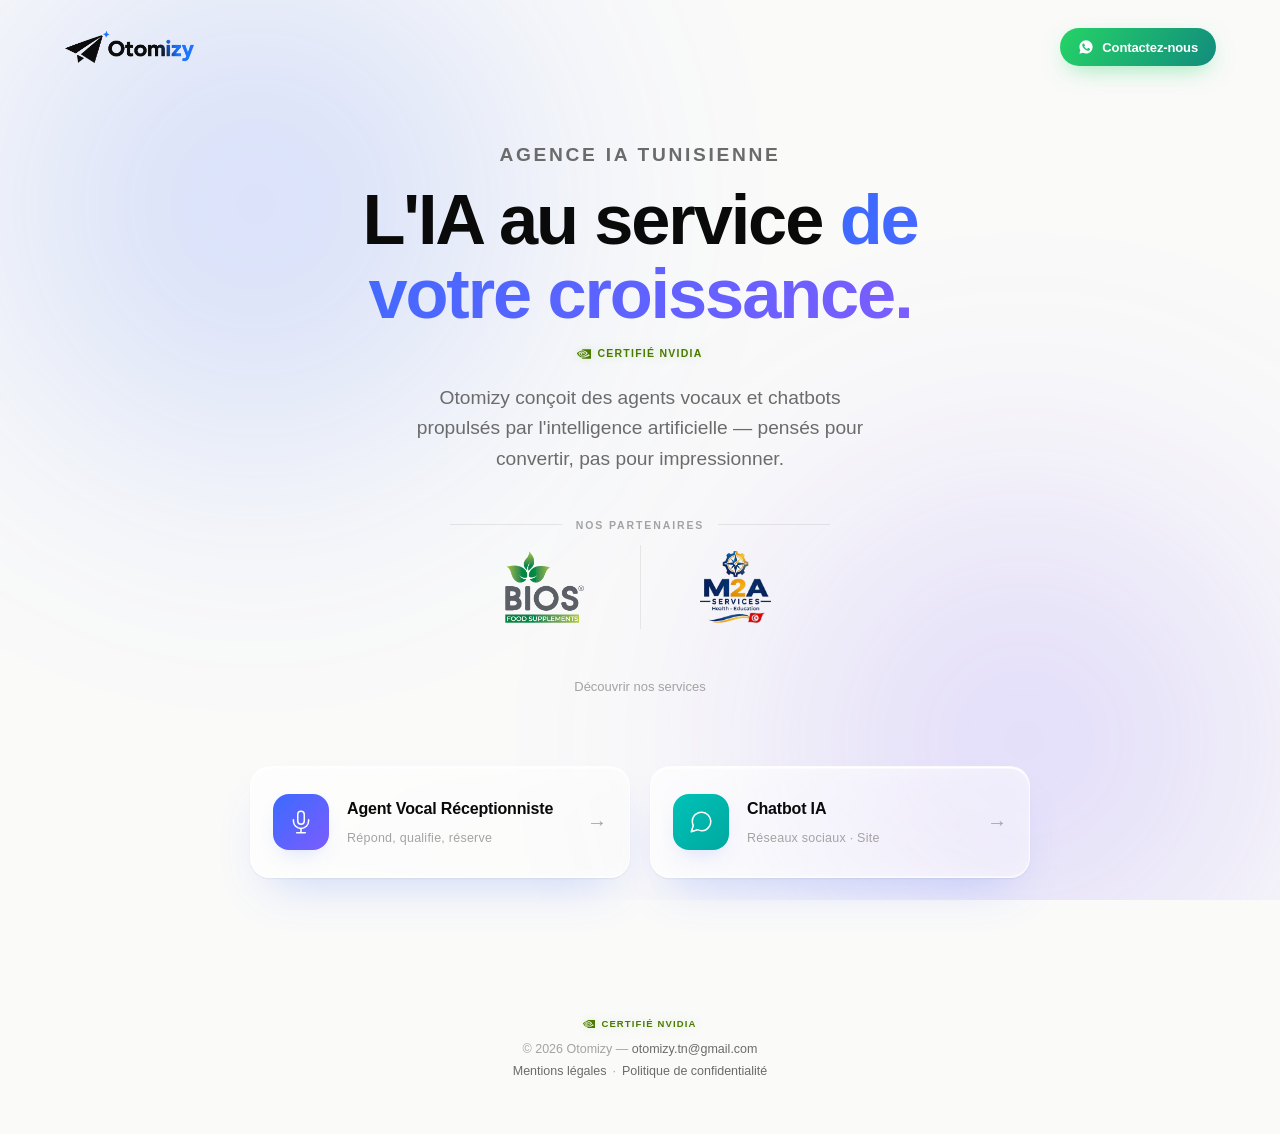
==== commit 8504bc0f: "Restaure le logo avec l'avion dans la page et réduit le titre de l'onglet à Otomizy Co-Authored-By: " ====
--- a/index.html
+++ b/index.html
@@ -3,7 +3,7 @@
 <head>
 <meta charset="UTF-8" />
 <meta name="viewport" content="width=device-width, initial-scale=1.0" />
-<title>Otomizy — Agence d'automatisation IA</title>
+<title>Otomizy</title>
 <meta name="description" content="Otomizy conçoit des agents vocaux et chatbots IA sur mesure pour automatiser votre business." />
 <link rel="canonical" href="https://otomizy.tn/" />
 <meta property="og:type" content="website" />
@@ -32,7 +32,7 @@
 
 <header class="site-header">
   <a class="logo" href="/" aria-label="Otomizy — accueil">
-    <img src="media/logo-text.png" alt="Otomizy" width="682" height="176" />
+    <img src="media/logo.png" alt="Otomizy" width="1027" height="267" />
   </a>
   <div class="header-actions">
     <a class="btn-whatsapp" href="https://wa.me/21625959562" target="_blank" rel="noopener" aria-label="Contactez-nous sur WhatsApp">
--- a/style.css
+++ b/style.css
@@ -87,6 +87,6 @@
 .bubble:hover::after,.bubble:focus-visible::after{opacity:1;color:var(--accent);transform:translateX(4px)}
 }
 
-.logo img{display:block;height:30px;width:auto}
-@media (max-width:640px){.logo img{height:26px}}
-.back-link img{display:block;height:22px;width:auto}
+.logo img{display:block;height:34px;width:auto}
+@media (max-width:640px){.logo img{height:28px}}
+.back-link img{display:block;height:26px;width:auto}
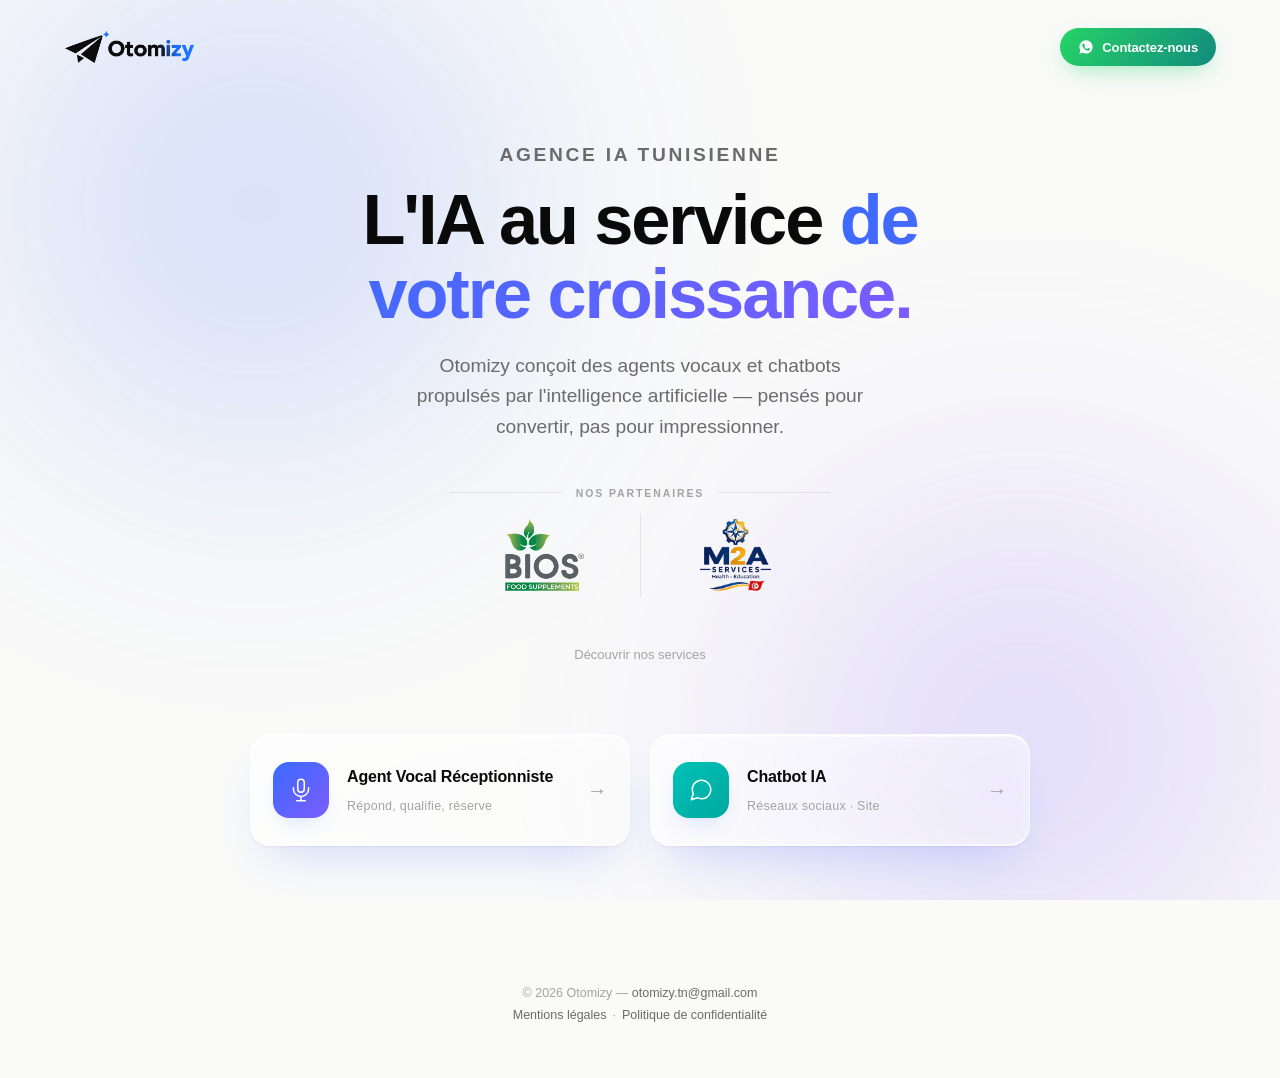
==== commit dbc34224: "Retire le badge Certifié NVIDIA du site Co-Authored-By: Claude Sonnet 5.5 <noreply@anthropic.com>" ====
--- a/index.html
+++ b/index.html
@@ -45,7 +45,6 @@
 <main class="hero">
   <p class="eyebrow">Agence IA tunisienne</p>
   <h1>L'IA au service <span>de votre croissance.</span></h1>
-  <p class="nvidia-badge"><svg viewBox="0 0 24 24" aria-hidden="true"><path d="M8.948 8.798v-1.43a6.7 6.7 0 0 1 .424-.018c3.922-.124 6.493 3.374 6.493 3.374s-2.774 3.851-5.75 3.851c-.398 0-.787-.062-1.158-.185v-4.346c1.528.185 1.837.857 2.747 2.385l2.04-1.714s-1.492-1.952-4-1.952a6.016 6.016 0 0 0-.796.035m0-4.735v2.138l.424-.027c5.45-.185 9.01 4.47 9.01 4.47s-4.08 4.964-8.33 4.964c-.37 0-.733-.035-1.095-.097v1.325c.3.035.61.062.91.062 3.957 0 6.82-2.023 9.593-4.408.459.371 2.34 1.263 2.73 1.652-2.633 2.208-8.772 3.984-12.253 3.984-.335 0-.653-.018-.971-.053v1.864H24V4.063zm0 10.326v1.131c-3.657-.654-4.673-4.46-4.673-4.46s1.758-1.944 4.673-2.262v1.237H8.94c-1.528-.186-2.73 1.245-2.73 1.245s.68 2.412 2.739 3.11M2.456 10.9s2.164-3.197 6.5-3.533V6.201C4.153 6.59 0 10.653 0 10.653s2.35 6.802 8.948 7.42v-1.237c-4.84-.6-6.492-5.936-6.492-5.936z"/></svg>Certifié NVIDIA</p>
   <p>Otomizy conçoit des agents vocaux et chatbots propulsés par l'intelligence artificielle — pensés pour convertir, pas pour impressionner.</p>
   <section class="partners" aria-labelledby="partners-title">
     <h2 id="partners-title" class="partners-title">Nos partenaires</h2>
@@ -77,7 +76,6 @@
 </main>
 
 <footer class="site-footer">
-  <p class="nvidia-badge"><svg viewBox="0 0 24 24" aria-hidden="true"><path d="M8.948 8.798v-1.43a6.7 6.7 0 0 1 .424-.018c3.922-.124 6.493 3.374 6.493 3.374s-2.774 3.851-5.75 3.851c-.398 0-.787-.062-1.158-.185v-4.346c1.528.185 1.837.857 2.747 2.385l2.04-1.714s-1.492-1.952-4-1.952a6.016 6.016 0 0 0-.796.035m0-4.735v2.138l.424-.027c5.45-.185 9.01 4.47 9.01 4.47s-4.08 4.964-8.33 4.964c-.37 0-.733-.035-1.095-.097v1.325c.3.035.61.062.91.062 3.957 0 6.82-2.023 9.593-4.408.459.371 2.34 1.263 2.73 1.652-2.633 2.208-8.772 3.984-12.253 3.984-.335 0-.653-.018-.971-.053v1.864H24V4.063zm0 10.326v1.131c-3.657-.654-4.673-4.46-4.673-4.46s1.758-1.944 4.673-2.262v1.237H8.94c-1.528-.186-2.73 1.245-2.73 1.245s.68 2.412 2.739 3.11M2.456 10.9s2.164-3.197 6.5-3.533V6.201C4.153 6.59 0 10.653 0 10.653s2.35 6.802 8.948 7.42v-1.237c-4.84-.6-6.492-5.936-6.492-5.936z"/></svg>Certifié NVIDIA</p>
   <p>© 2026 Otomizy — <a href="mailto:otomizy.tn@gmail.com">otomizy.tn@gmail.com</a></p>
   <p class="site-footer-links"><a href="mentions-legales.html">Mentions légales</a>·<a href="confidentialite.html">Politique de confidentialité</a></p>
 </footer>
--- a/style.css
+++ b/style.css
@@ -2,14 +2,8 @@
 .reveal{opacity:0;transform:translateY(24px)}
 .reveal.is-visible{opacity:1;transform:translateY(0)}
 .cb-hero-text h1 span,.av-hero h1 span{background:linear-gradient(120deg,var(--accent),var(--accent-2));-webkit-background-clip:text;background-clip:text;color:transparent}
-:root{--nvidia:#4a7a00;--nvidia-glow:rgba(118,185,0,.28)}
 
 
-.nvidia-badge,:is(.hero,.service-page,.cb-page,.site-footer) .nvidia-badge{display:inline-flex;align-items:center;gap:6px;margin:-4px 0 22px;padding:0;color:var(--nvidia);font-size:10.5px;font-weight:700;letter-spacing:.12em;text-transform:uppercase;line-height:1;white-space:nowrap;text-shadow:0 0 10px var(--nvidia-glow);opacity:0;animation:rise .9s ease .12s forwards}
-:is(.hero,.service-page,.cb-page,.site-footer) .nvidia-badge svg,.nvidia-badge svg{width:14px;height:14px;flex-shrink:0;fill:currentColor;filter:drop-shadow(0 0 3px var(--nvidia-glow))}
-.site-footer p.nvidia-badge{margin:0 0 12px;font-size:9.5px;animation:none;opacity:1}
-.site-footer p.nvidia-badge svg{width:12px;height:12px}
-@media (prefers-reduced-motion:reduce){:is(.hero,.service-page,.cb-page,.site-footer) .nvidia-badge{animation:none;opacity:1}}
 
 @media (max-width:640px){.bubble:nth-child(2){order:1}.bubble:nth-child(1){order:2}}
 :root{--glass-bg:linear-gradient(145deg,rgba(255,255,255,.62),rgba(255,255,255,.28));--glass-edge:rgba(255,255,255,.95);--glass-rim:rgba(255,255,255,.7);--glass-inner:rgba(255,255,255,.35);--glass-shade:rgba(10,10,10,.06)}
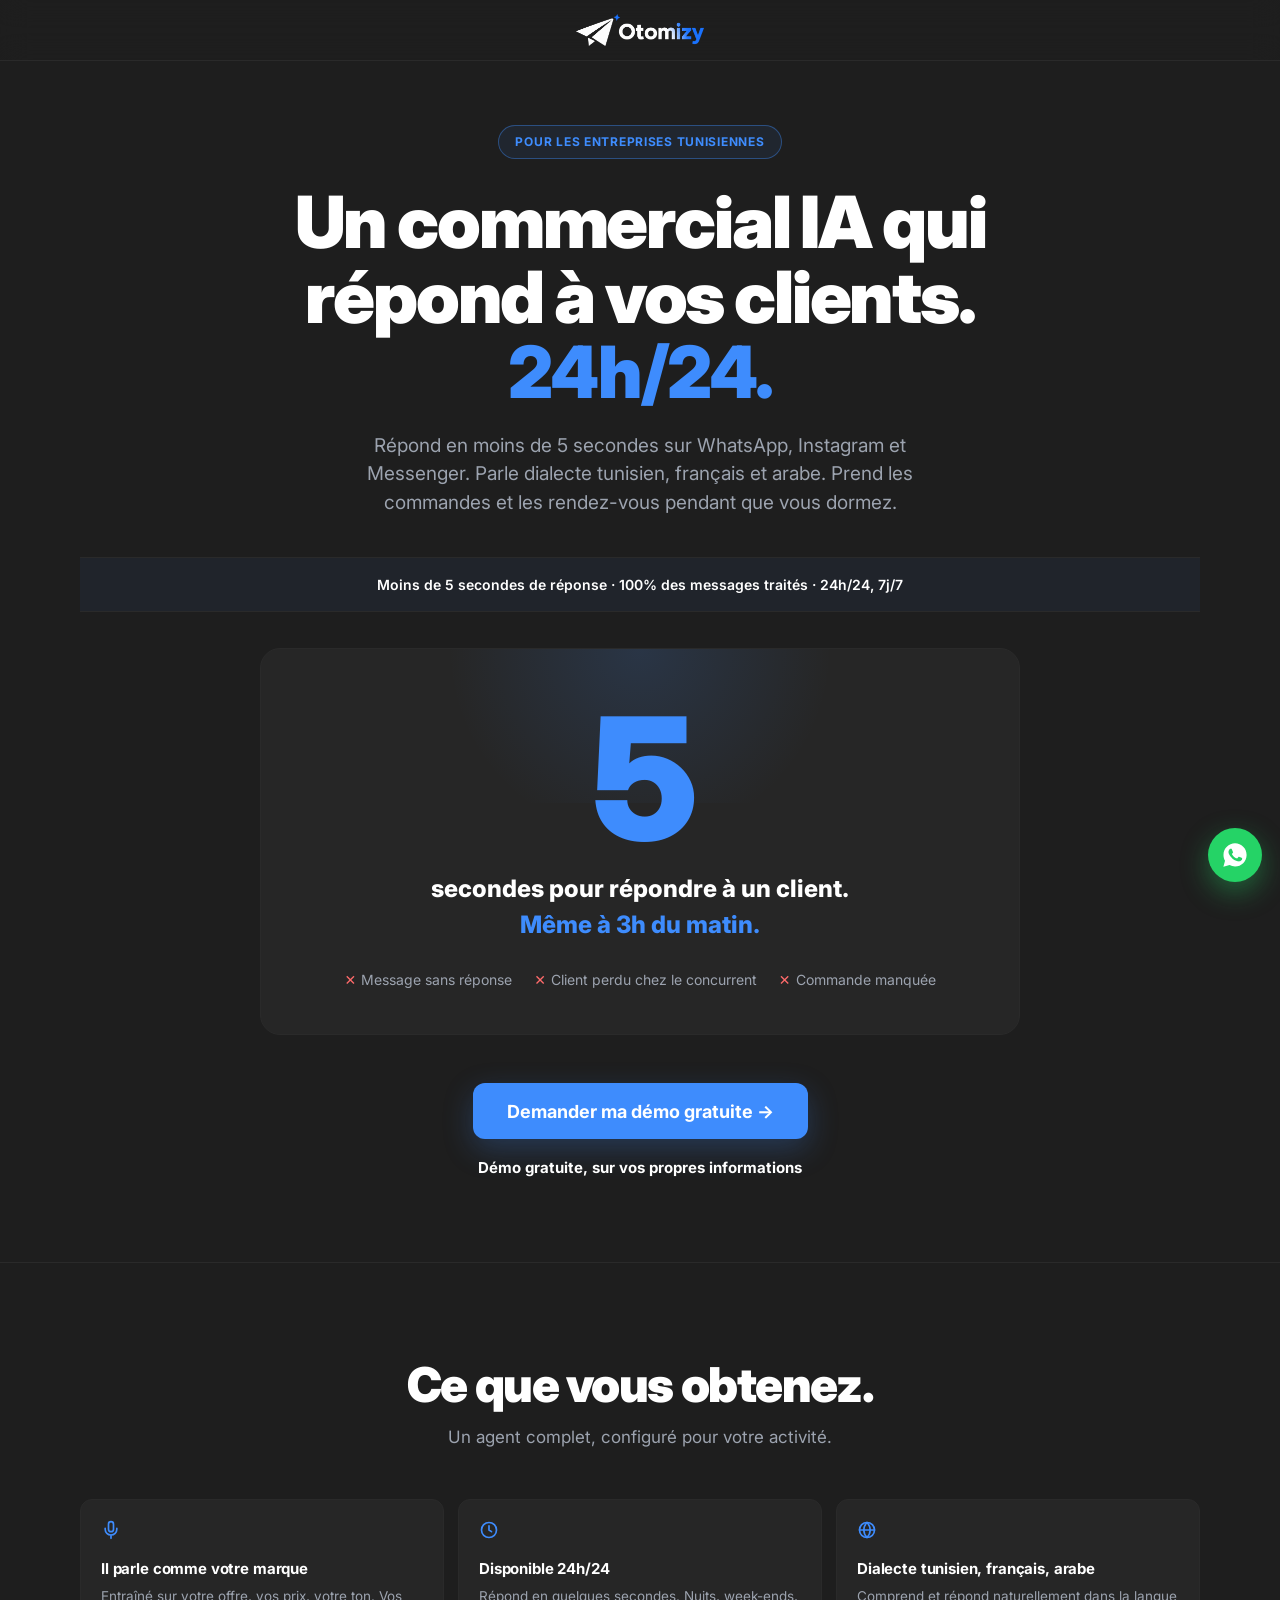
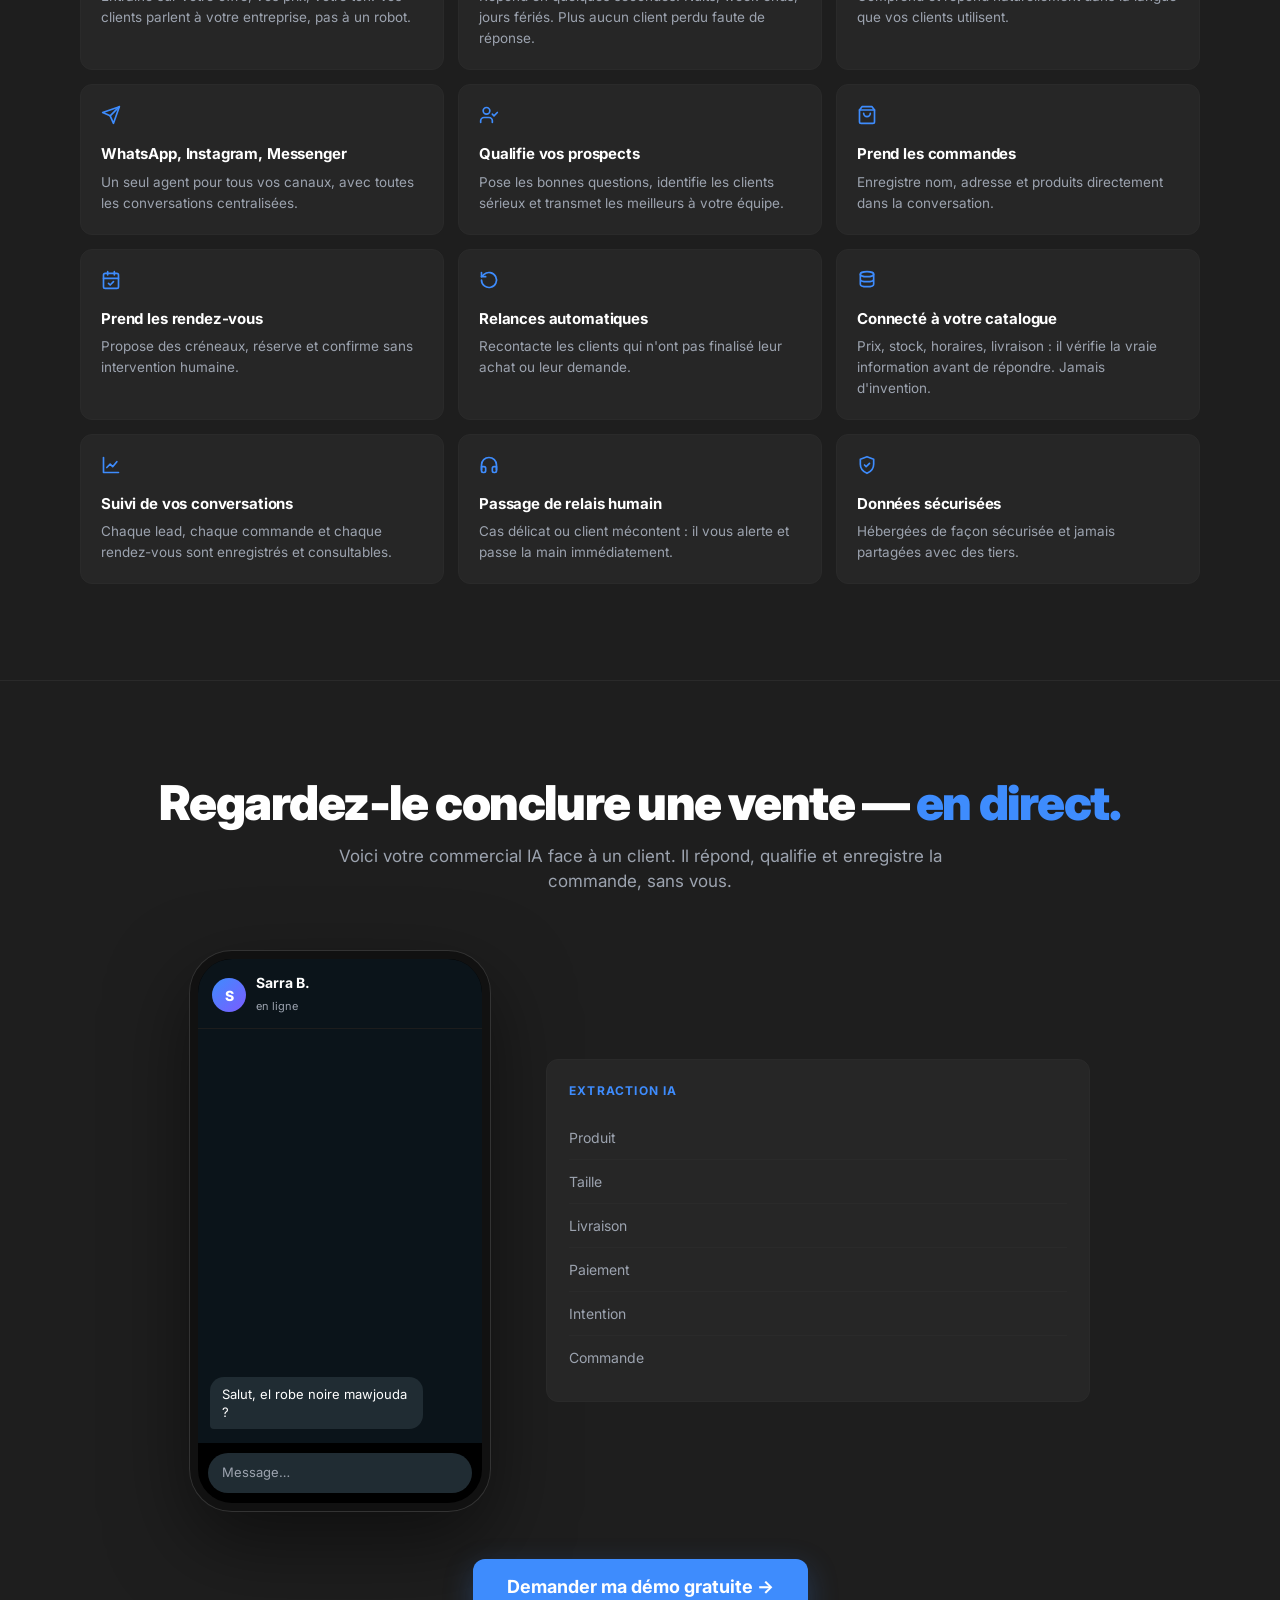
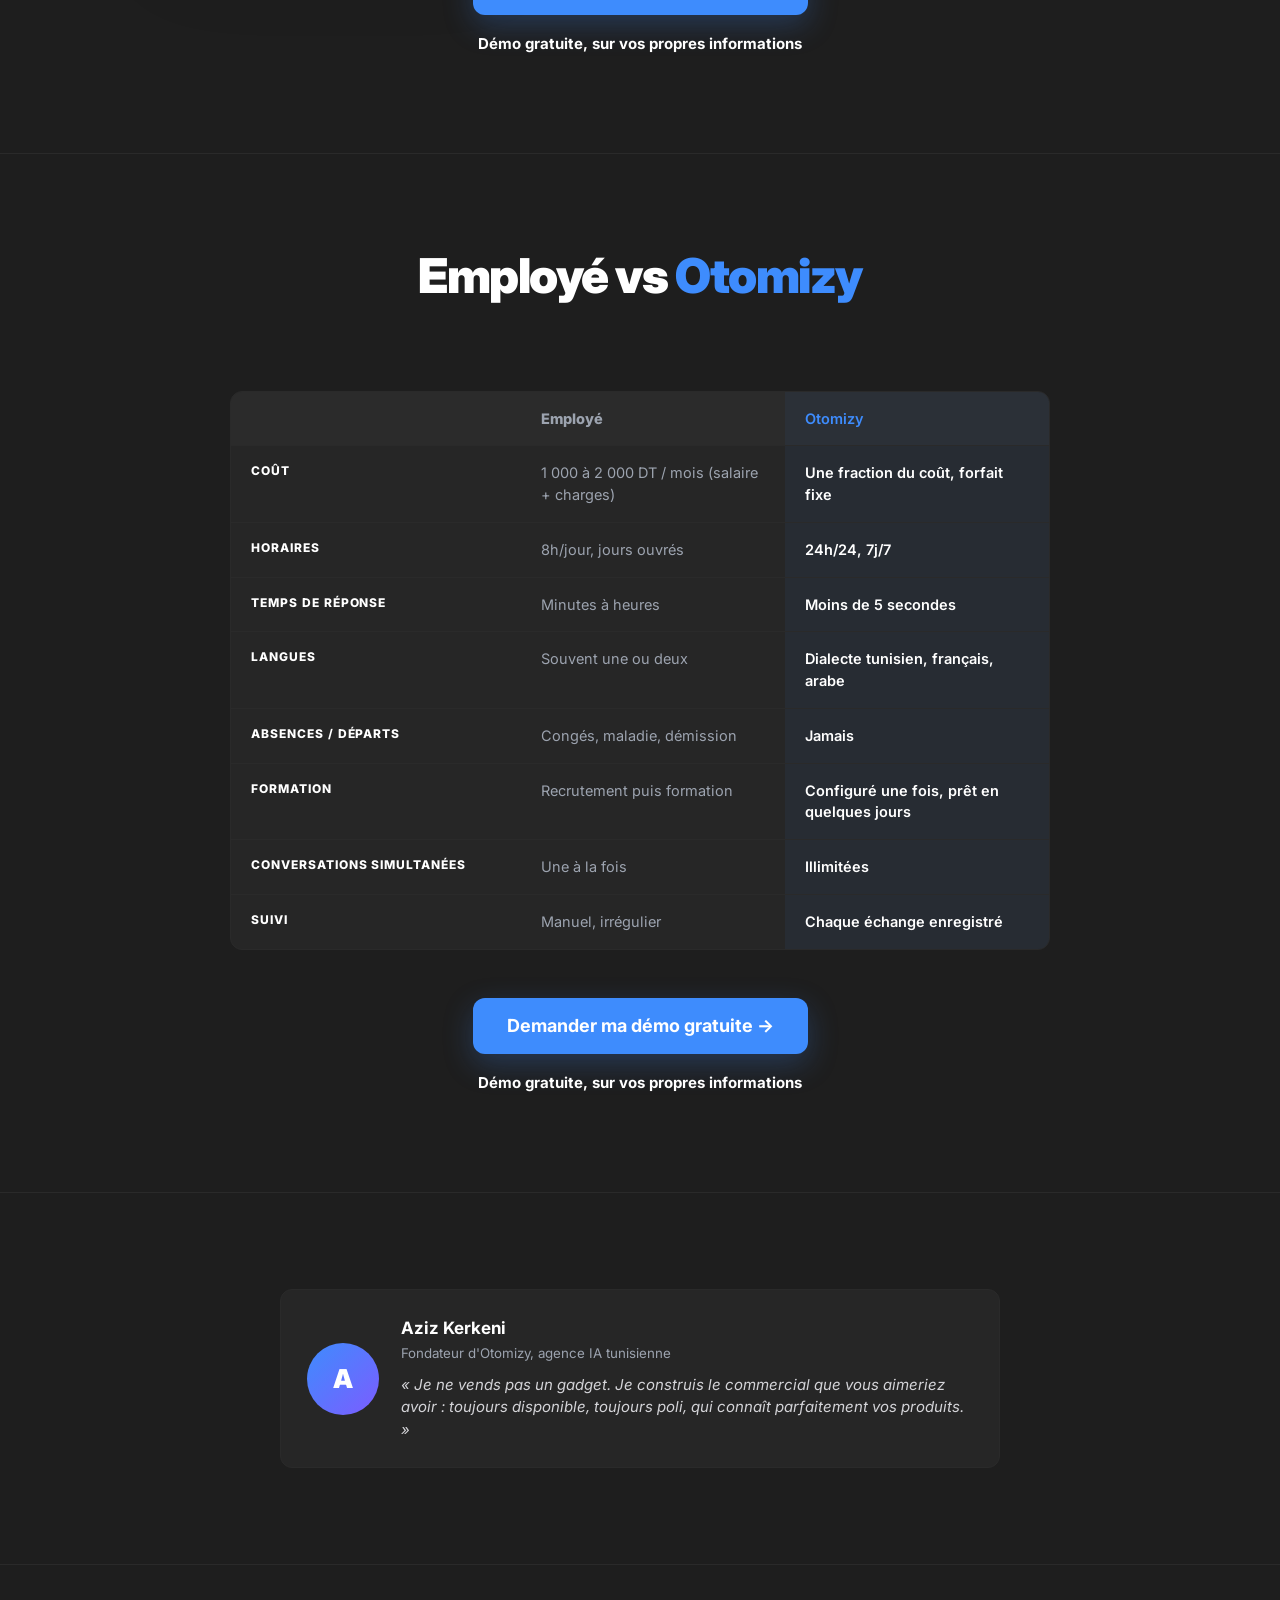
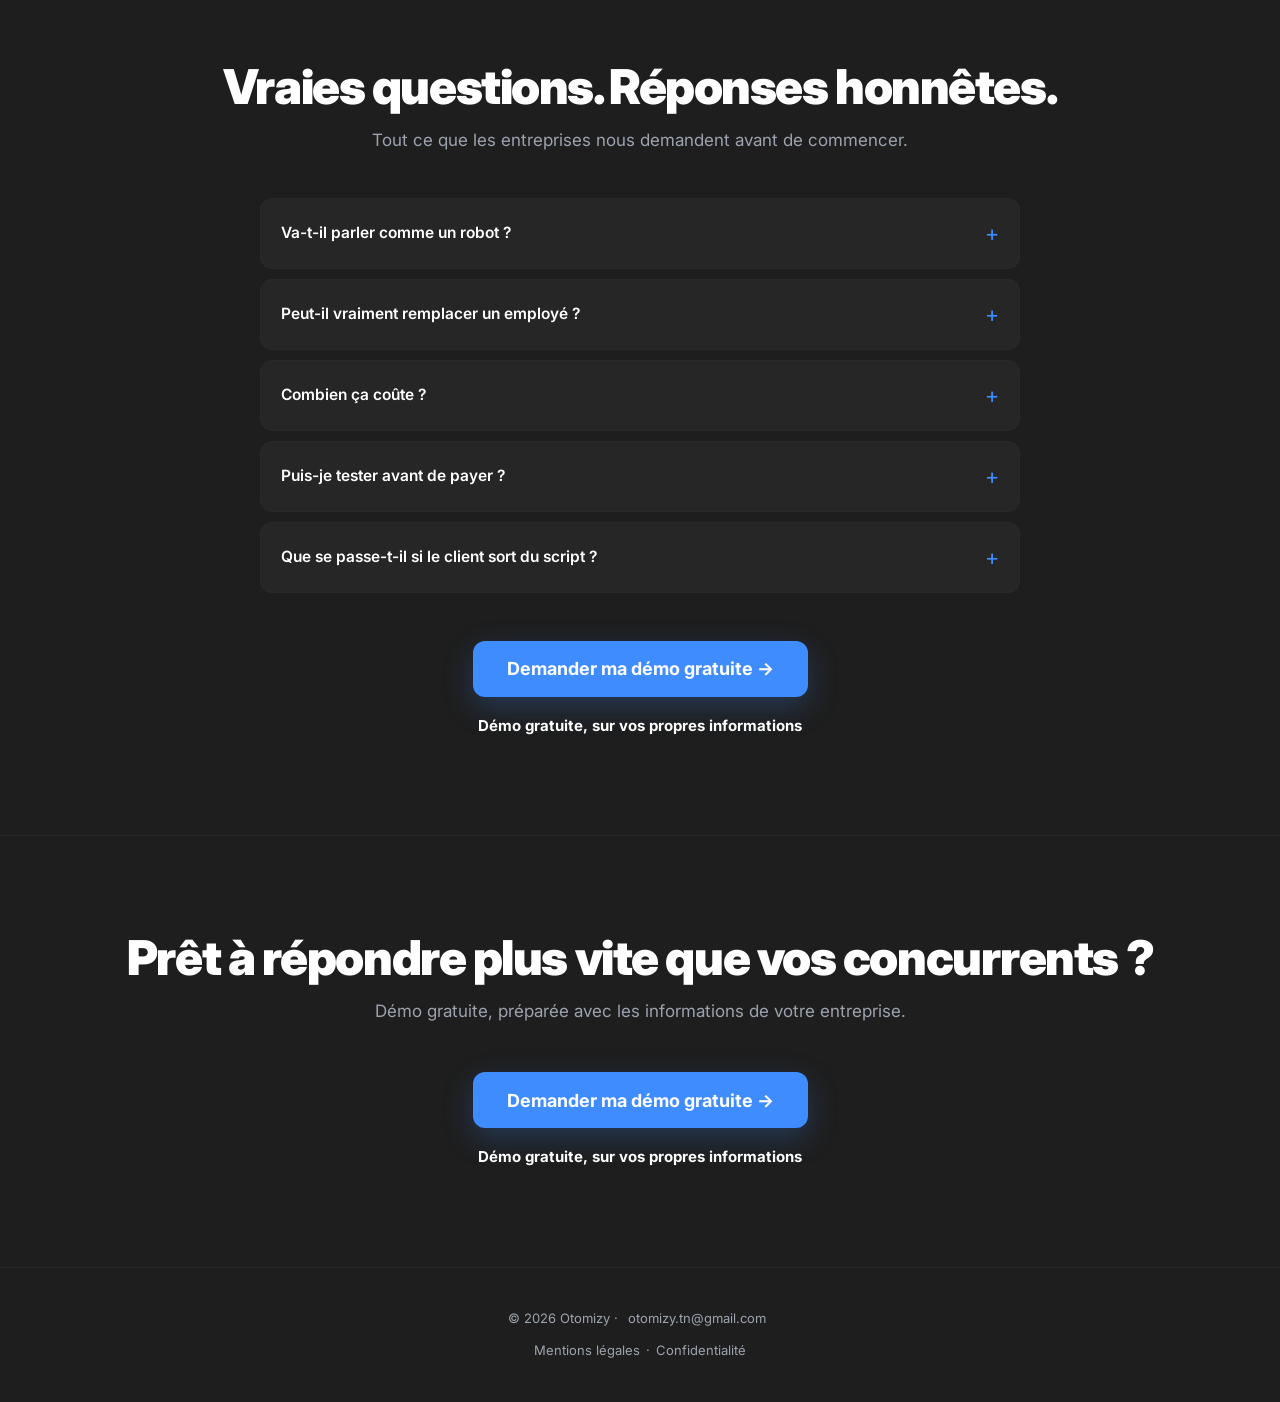
==== commit 68932d82: "Nouveau site: remplace l'ancien site par site-v2 (commercial IA, pages légales au nouveau style) Co-" ====
--- a/index.html
+++ b/index.html
@@ -3,84 +3,126 @@
 <head>
 <meta charset="UTF-8" />
 <meta name="viewport" content="width=device-width, initial-scale=1.0" />
-<title>Otomizy</title>
-<meta name="description" content="Otomizy conçoit des agents vocaux et chatbots IA sur mesure pour automatiser votre business." />
+<title>Otomizy — Commercial IA pour entreprises tunisiennes</title>
+<meta name="description" content="Un commercial IA qui répond à vos clients sur WhatsApp, Instagram et Messenger 24h/24, en dialecte tunisien, français et arabe. Démo gratuite." />
 <link rel="canonical" href="https://otomizy.tn/" />
 <meta property="og:type" content="website" />
-<meta property="og:site_name" content="Otomizy" />
-<meta property="og:title" content="Otomizy — Agence d'automatisation IA" />
-<meta property="og:description" content="Otomizy conçoit des agents vocaux et chatbots IA sur mesure pour automatiser votre business." />
-<meta property="og:url" content="https://otomizy.tn/" />
+<meta property="og:title" content="Otomizy — Votre commercial IA, disponible 24h/24" />
+<meta property="og:description" content="Répond à vos clients, prend les commandes et les rendez-vous. Pour les entreprises tunisiennes." />
 <meta property="og:image" content="https://otomizy.tn/media/og-image.png" />
-<meta property="og:image:width" content="1200" />
-<meta property="og:image:height" content="630" />
-<meta property="og:locale" content="fr_FR" />
-<meta name="twitter:card" content="summary_large_image" />
-<meta name="twitter:title" content="Otomizy — Agence d'automatisation IA" />
-<meta name="twitter:description" content="Otomizy conçoit des agents vocaux et chatbots IA sur mesure pour automatiser votre business." />
-<meta name="twitter:image" content="https://otomizy.tn/media/og-image.png" />
-<link rel="icon" type="image/png" sizes="48x48" href="/favicon-48.png" />
-<link rel="icon" type="image/png" sizes="96x96" href="/favicon-96.png" />
-<link rel="icon" type="image/png" sizes="192x192" href="/favicon-192.png" />
-<link rel="icon" href="/favicon.ico" sizes="any" />
+<link rel="icon" href="/favicon.ico" sizes="any" /><link rel="icon" type="image/png" sizes="48x48" href="/favicon-48.png" />
 <link rel="apple-touch-icon" href="/apple-touch-icon.png" />
+<link rel="preconnect" href="https://fonts.googleapis.com"><link rel="preconnect" href="https://fonts.gstatic.com" crossorigin>
+<link href="https://fonts.googleapis.com/css2?family=Inter:wght@400;500;600;700;800;900&display=swap" rel="stylesheet" />
 <link rel="stylesheet" href="style.css" />
 </head>
 <body>
+<header class="nav"><div class="wrap"><a href="/" aria-label="Otomizy — accueil"><img src="media/logo-light.png" alt="Otomizy" width="131" height="34" /></a></div></header>
 
-<div class="ambient" aria-hidden="true"></div>
+<main>
+<section class="hero"><div class="wrap">
+  <span class="badge reveal">Pour les entreprises tunisiennes</span>
+  <h1 class="reveal">Un commercial IA qui répond à vos clients. <span class="blue">24h/24.</span></h1>
+  <p class="lead reveal">Répond en moins de 5 secondes sur WhatsApp, Instagram et Messenger. Parle dialecte tunisien, français et arabe. Prend les commandes et les rendez-vous pendant que vous dormez.</p>
+  <div class="proof reveal">Moins de 5 secondes de réponse · 100% des messages traités · 24h/24, 7j/7</div>
+  <div class="stat-card reveal">
+    <div class="stat-num" data-count="5">0</div>
+    <p class="stat-cap">secondes pour répondre à un client.<span>Même à 3h du matin.</span></p>
+    <div class="stat-row"><span><b>✕</b>Message sans réponse</span><span><b>✕</b>Client perdu chez le concurrent</span><span><b>✕</b>Commande manquée</span></div>
+  </div>
+  <div class="cta"><a class="btn" href="https://wa.me/21625959562?text=Bonjour%2C%20je%20souhaite%20une%20d%C3%A9mo%20gratuite%20du%20commercial%20IA%20Otomizy" target="_blank" rel="noopener">Demander ma démo gratuite →</a><p class="l1">Démo gratuite, sur vos propres informations</p></div>
+</div></section>
 
-<header class="site-header">
-  <a class="logo" href="/" aria-label="Otomizy — accueil">
-    <img src="media/logo.png" alt="Otomizy" width="1027" height="267" />
-  </a>
-  <div class="header-actions">
-    <a class="btn-whatsapp" href="https://wa.me/21625959562" target="_blank" rel="noopener" aria-label="Contactez-nous sur WhatsApp">
-      <svg viewBox="0 0 24 24" fill="currentColor" aria-hidden="true"><path d="M12.04 2C6.58 2 2.13 6.45 2.13 11.91c0 1.75.46 3.45 1.32 4.95L2.05 22l5.25-1.38a9.9 9.9 0 0 0 4.74 1.21h.01c5.46 0 9.91-4.45 9.91-9.91C21.96 6.45 17.5 2 12.04 2zm5.8 14.11c-.24.68-1.4 1.3-1.93 1.35-.5.05-1.02.24-3.43-.72-2.9-1.16-4.76-4.14-4.9-4.33-.14-.19-1.17-1.56-1.17-2.98 0-1.42.74-2.11 1-2.4.27-.29.58-.36.78-.36.19 0 .39 0 .56.01.18.01.42-.07.65.5.24.58.82 2 .89 2.15.07.15.12.32.02.51-.1.19-.15.31-.29.48-.15.17-.31.38-.44.51-.15.15-.3.31-.13.6.17.29.75 1.24 1.61 2 1.11.99 2.04 1.3 2.33 1.44.29.15.46.13.63-.08.17-.2.72-.84.92-1.13.19-.29.39-.24.65-.14.27.1 1.68.79 1.97.94.29.14.48.22.55.34.07.13.07.72-.17 1.4z"/></svg>
-      <span>Contactez-nous</span>
-    </a>
+<section><div class="wrap">
+  <h2 class="reveal">Ce que vous obtenez.</h2>
+  <p class="sub reveal">Un agent complet, configuré pour votre activité.</p>
+  <div class="grid">
+<div class="card reveal" style="--d:0.0s"><svg viewBox="0 0 24 24"><path d="M12 2a3 3 0 0 0-3 3v6a3 3 0 0 0 6 0V5a3 3 0 0 0-3-3z"/><path d="M19 10v1a7 7 0 0 1-14 0v-1M12 18v4"/></svg><h3>Il parle comme votre marque</h3><p>Entraîné sur votre offre, vos prix, votre ton. Vos clients parlent à votre entreprise, pas à un robot.</p></div>
+<div class="card reveal" style="--d:0.08s"><svg viewBox="0 0 24 24"><circle cx="12" cy="12" r="9"/><path d="M12 7v5l3 2"/></svg><h3>Disponible 24h/24</h3><p>Répond en quelques secondes. Nuits, week-ends, jours fériés. Plus aucun client perdu faute de réponse.</p></div>
+<div class="card reveal" style="--d:0.16s"><svg viewBox="0 0 24 24"><circle cx="12" cy="12" r="9"/><path d="M3 12h18M12 3c2.5 2.5 3.8 5.7 3.8 9s-1.3 6.5-3.8 9c-2.5-2.5-3.8-5.7-3.8-9S9.5 5.5 12 3z"/></svg><h3>Dialecte tunisien, français, arabe</h3><p>Comprend et répond naturellement dans la langue que vos clients utilisent.</p></div>
+<div class="card reveal" style="--d:0.0s"><svg viewBox="0 0 24 24"><path d="M22 2L11 13"/><path d="M22 2l-7 20-4-9-9-4 20-7z"/></svg><h3>WhatsApp, Instagram, Messenger</h3><p>Un seul agent pour tous vos canaux, avec toutes les conversations centralisées.</p></div>
+<div class="card reveal" style="--d:0.08s"><svg viewBox="0 0 24 24"><path d="M16 21v-2a4 4 0 0 0-4-4H6a4 4 0 0 0-4 4v2"/><circle cx="9" cy="7" r="4"/><path d="M16 11l2 2 4-4"/></svg><h3>Qualifie vos prospects</h3><p>Pose les bonnes questions, identifie les clients sérieux et transmet les meilleurs à votre équipe.</p></div>
+<div class="card reveal" style="--d:0.16s"><svg viewBox="0 0 24 24"><path d="M6 2L3 6v14a2 2 0 0 0 2 2h14a2 2 0 0 0 2-2V6l-3-4z"/><path d="M3 6h18"/><path d="M16 10a4 4 0 0 1-8 0"/></svg><h3>Prend les commandes</h3><p>Enregistre nom, adresse et produits directement dans la conversation.</p></div>
+<div class="card reveal" style="--d:0.0s"><svg viewBox="0 0 24 24"><rect x="3" y="4" width="18" height="18" rx="2"/><path d="M16 2v4M8 2v4M3 10h18M9 16l2 2 4-4"/></svg><h3>Prend les rendez-vous</h3><p>Propose des créneaux, réserve et confirme sans intervention humaine.</p></div>
+<div class="card reveal" style="--d:0.08s"><svg viewBox="0 0 24 24"><path d="M3 12a9 9 0 1 0 3-6.7L3 8"/><path d="M3 3v5h5"/></svg><h3>Relances automatiques</h3><p>Recontacte les clients qui n'ont pas finalisé leur achat ou leur demande.</p></div>
+<div class="card reveal" style="--d:0.16s"><svg viewBox="0 0 24 24"><ellipse cx="12" cy="5" rx="8" ry="3"/><path d="M4 5v6c0 1.7 3.6 3 8 3s8-1.3 8-3V5M4 11v6c0 1.7 3.6 3 8 3s8-1.3 8-3v-6"/></svg><h3>Connecté à votre catalogue</h3><p>Prix, stock, horaires, livraison : il vérifie la vraie information avant de répondre. Jamais d'invention.</p></div>
+<div class="card reveal" style="--d:0.0s"><svg viewBox="0 0 24 24"><path d="M3 3v18h18"/><path d="M7 15l4-4 3 3 5-6"/></svg><h3>Suivi de vos conversations</h3><p>Chaque lead, chaque commande et chaque rendez-vous sont enregistrés et consultables.</p></div>
+<div class="card reveal" style="--d:0.08s"><svg viewBox="0 0 24 24"><path d="M3 18v-6a9 9 0 0 1 18 0v6"/><path d="M21 19a2 2 0 0 1-2 2h-1a2 2 0 0 1-2-2v-3a2 2 0 0 1 2-2h3zM3 19a2 2 0 0 0 2 2h1a2 2 0 0 0 2-2v-3a2 2 0 0 0-2-2H3z"/></svg><h3>Passage de relais humain</h3><p>Cas délicat ou client mécontent : il vous alerte et passe la main immédiatement.</p></div>
+<div class="card reveal" style="--d:0.16s"><svg viewBox="0 0 24 24"><path d="M12 2l8 3v6c0 5-3.5 9-8 11-4.5-2-8-6-8-11V5z"/><path d="M9 12l2 2 4-4"/></svg><h3>Données sécurisées</h3><p>Hébergées de façon sécurisée et jamais partagées avec des tiers.</p></div>
   </div>
-</header>
+</div></section>
 
-<main class="hero">
-  <p class="eyebrow">Agence IA tunisienne</p>
-  <h1>L'IA au service <span>de votre croissance.</span></h1>
-  <p>Otomizy conçoit des agents vocaux et chatbots propulsés par l'intelligence artificielle — pensés pour convertir, pas pour impressionner.</p>
-  <section class="partners" aria-labelledby="partners-title">
-    <h2 id="partners-title" class="partners-title">Nos partenaires</h2>
-    <div class="partners-row">
-      <div class="partner"><img src="media/logo-bios.png" alt="BIOS Food Supplements" width="297" height="270" loading="lazy" /></div>
-      <div class="partner"><img src="media/logo-m2a.png" alt="M2A Services — Health, Education" width="439" height="445" loading="lazy" /></div>
+<section><div class="wrap">
+  <h2 class="reveal">Regardez-le conclure une vente — <span class="blue">en direct.</span></h2>
+  <p class="sub reveal">Voici votre commercial IA face à un client. Il répond, qualifie et enregistre la commande, sans vous.</p>
+  <div class="demo reveal" id="demo">
+    <div class="phone" aria-label="Exemple de conversation WhatsApp">
+      <div class="ph-top"><div class="ph-av">S</div><div><b>Sarra B.</b><small>en ligne</small></div></div>
+      <div class="chat" id="chat"></div>
+      <div class="ph-in">Message…</div>
     </div>
-  </section>
+    <div class="extract">
+      <h4>EXTRACTION IA</h4>
+      <div class="ex-row"><span>Produit</span><span>Robe longue noire</span></div>
+      <div class="ex-row"><span>Taille</span><span>M</span></div>
+      <div class="ex-row"><span>Livraison</span><span>Sousse</span></div>
+      <div class="ex-row"><span>Paiement</span><span>À la livraison</span></div>
+      <div class="ex-row"><span>Intention</span><span>Achat immédiat</span></div>
+      <div class="ex-row"><span>Commande</span><span class="ok">✓ Enregistrée</span></div>
+    </div>
+  </div>
+  <div class="cta"><a class="btn" href="https://wa.me/21625959562?text=Bonjour%2C%20je%20souhaite%20une%20d%C3%A9mo%20gratuite%20du%20commercial%20IA%20Otomizy" target="_blank" rel="noopener">Demander ma démo gratuite →</a><p class="l1">Démo gratuite, sur vos propres informations</p></div>
+</div></section>
 
-  <p class="hint">Découvrir nos services</p>
+<section><div class="wrap">
+  <h2 class="reveal">Employé vs <span class="blue">Otomizy</span></h2>
+  <p class="sub reveal">Même travail. Calcul différent.</p>
+  <div class="table reveal">
+    <div class="tr head"><div></div><div class="a">Employé</div><div class="b">Otomizy</div></div>
+<div class="tr"><div class="k">Coût</div><div class="a">1 000 à 2 000 DT / mois (salaire + charges)</div><div class="b">Une fraction du coût, forfait fixe</div></div>
+<div class="tr"><div class="k">Horaires</div><div class="a">8h/jour, jours ouvrés</div><div class="b">24h/24, 7j/7</div></div>
+<div class="tr"><div class="k">Temps de réponse</div><div class="a">Minutes à heures</div><div class="b">Moins de 5 secondes</div></div>
+<div class="tr"><div class="k">Langues</div><div class="a">Souvent une ou deux</div><div class="b">Dialecte tunisien, français, arabe</div></div>
+<div class="tr"><div class="k">Absences / départs</div><div class="a">Congés, maladie, démission</div><div class="b">Jamais</div></div>
+<div class="tr"><div class="k">Formation</div><div class="a">Recrutement puis formation</div><div class="b">Configuré une fois, prêt en quelques jours</div></div>
+<div class="tr"><div class="k">Conversations simultanées</div><div class="a">Une à la fois</div><div class="b">Illimitées</div></div>
+<div class="tr"><div class="k">Suivi</div><div class="a">Manuel, irrégulier</div><div class="b">Chaque échange enregistré</div></div>
+  </div>
+  <div class="cta"><a class="btn" href="https://wa.me/21625959562?text=Bonjour%2C%20je%20souhaite%20une%20d%C3%A9mo%20gratuite%20du%20commercial%20IA%20Otomizy" target="_blank" rel="noopener">Demander ma démo gratuite →</a><p class="l1">Démo gratuite, sur vos propres informations</p></div>
+</div></section>
 
-  <div class="bubbles" role="list">
-    <a class="bubble" role="listitem" href="agent-vocal.html" aria-label="Agent Vocal Réceptionniste">
-      <span class="bubble-icon">
-        <svg viewBox="0 0 24 24" fill="none" stroke="currentColor" stroke-linecap="round" stroke-linejoin="round"><rect x="9" y="2" width="6" height="12" rx="3"/><path d="M5 10v1a7 7 0 0 0 14 0v-1"/><path d="M12 18v4M8 22h8"/></svg>
-      </span>
-      <span class="bubble-label">Agent Vocal Réceptionniste</span>
-      <span class="bubble-sub">Répond, qualifie, réserve</span>
-    </a>
+<section><div class="wrap">
+  <div class="founder reveal">
+    <div class="av">A</div>
+    <div><b>Aziz Kerkeni</b><small>Fondateur d'Otomizy, agence IA tunisienne</small>
+    <p>« Je ne vends pas un gadget. Je construis le commercial que vous aimeriez avoir : toujours disponible, toujours poli, qui connaît parfaitement vos produits. »</p></div>
+  </div>
+</div></section>
 
-    <a class="bubble" role="listitem" href="chatbot-ia.html" aria-label="Chatbot IA WhatsApp, Instagram et Site">
-      <span class="bubble-icon">
-        <svg viewBox="0 0 24 24" fill="none" stroke="currentColor" stroke-linecap="round" stroke-linejoin="round"><path d="M21 11.5a8.38 8.38 0 0 1-.9 3.8 8.5 8.5 0 0 1-7.6 4.7 8.38 8.38 0 0 1-3.8-.9L3 21l1.9-5.7a8.38 8.38 0 0 1-.9-3.8 8.5 8.5 0 0 1 4.7-7.6 8.38 8.38 0 0 1 3.8-.9h.5a8.48 8.48 0 0 1 8 8v.5z"/></svg>
-      </span>
-      <span class="bubble-label">Chatbot IA</span>
-      <span class="bubble-sub">Réseaux sociaux · Site</span>
-    </a>
+<section><div class="wrap">
+  <h2 class="reveal">Vraies questions. Réponses honnêtes.</h2>
+  <p class="sub reveal">Tout ce que les entreprises nous demandent avant de commencer.</p>
+  <div class="faq">
+<details class="reveal"><summary>Va-t-il parler comme un robot ?</summary><p>Non. Il est entraîné sur votre offre, vos prix, vos anciennes conversations et votre façon de parler. Il répond en dialecte tunisien, en français ou en arabe selon le client, avec des réponses courtes et naturelles, et s'adapte à ce que le client lui écrit. Vous le testez vous-même avant de payer : s'il ne sonne pas comme votre entreprise, vous ne payez pas.</p></details>
+<details class="reveal"><summary>Peut-il vraiment remplacer un employé ?</summary><p>Pour l'essentiel du travail, oui : environ 70 % des questions sont traitées sans aucune intervention humaine. Les cas particuliers (client mécontent, demande spéciale, litige) vous sont transmis par WhatsApp ou e-mail avec un lien direct vers la conversation. Vous gérez les cas rares en quelques secondes, l'IA s'occupe du reste 24h/24.</p></details>
+<details class="reveal"><summary>Combien ça coûte ?</summary><p>Le tarif est sur mesure, mais bien moins cher qu'un employé (1 000 à 2 000 DT par mois en moyenne, charges comprises). Il dépend de votre volume de messages. Un seul forfait de 6 mois ou 1 an, payé en une fois : pas de frais d'utilisation, pas de coûts cachés. Le prix exact vous est donné lors de notre premier échange, une fois votre volume connu.</p></details>
+<details class="reveal"><summary>Puis-je tester avant de payer ?</summary><p>Oui. Après notre premier échange, nous construisons gratuitement une démo sur votre offre et votre façon de parler. Vous ne payez rien tant que vous n'avez pas testé la version personnalisée et qu'elle ne vous convient pas.</p></details>
+<details class="reveal"><summary>Que se passe-t-il si le client sort du script ?</summary><p>L'IA reformule, cerne l'intention du client, relance si la demande est floue, et vous passe la main si c'est vraiment hors cadre. Elle tient une vraie conversation : elle ne se perd pas quand le client change de sujet, écrit plusieurs messages d'affilée ou la teste.</p></details>
   </div>
+  <div class="cta"><a class="btn" href="https://wa.me/21625959562?text=Bonjour%2C%20je%20souhaite%20une%20d%C3%A9mo%20gratuite%20du%20commercial%20IA%20Otomizy" target="_blank" rel="noopener">Demander ma démo gratuite →</a><p class="l1">Démo gratuite, sur vos propres informations</p></div>
+</div></section>
+
+<section class="final"><div class="wrap">
+  <h2 class="reveal">Prêt à répondre plus vite que vos concurrents ?</h2>
+  <p class="sub reveal">Démo gratuite, préparée avec les informations de votre entreprise.</p>
+  <div class="cta"><a class="btn" href="https://wa.me/21625959562?text=Bonjour%2C%20je%20souhaite%20une%20d%C3%A9mo%20gratuite%20du%20commercial%20IA%20Otomizy" target="_blank" rel="noopener">Demander ma démo gratuite →</a><p class="l1">Démo gratuite, sur vos propres informations</p></div>
+</div></section>
 </main>
 
-<footer class="site-footer">
-  <p>© 2026 Otomizy — <a href="mailto:otomizy.tn@gmail.com">otomizy.tn@gmail.com</a></p>
-  <p class="site-footer-links"><a href="mentions-legales.html">Mentions légales</a>·<a href="confidentialite.html">Politique de confidentialité</a></p>
-</footer>
+<footer><div class="wrap"><p>© 2026 Otomizy · <a href="mailto:otomizy.tn@gmail.com">otomizy.tn@gmail.com</a></p>
+<p><a href="mentions-legales.html">Mentions légales</a>·<a href="confidentialite.html">Confidentialité</a></p></div></footer>
 
-<script src="reveal.js"></script>
-
+<a class="wa" href="https://wa.me/21625959562?text=Bonjour%2C%20je%20souhaite%20une%20d%C3%A9mo%20gratuite%20du%20commercial%20IA%20Otomizy" target="_blank" rel="noopener" aria-label="WhatsApp"><svg viewBox="0 0 24 24"><path d="M12.04 2C6.58 2 2.13 6.45 2.13 11.91c0 1.75.46 3.45 1.32 4.95L2.05 22l5.25-1.38a9.9 9.9 0 0 0 4.74 1.21h.01c5.46 0 9.91-4.45 9.91-9.91C21.96 6.45 17.5 2 12.04 2zm5.8 14.11c-.24.68-1.4 1.3-1.93 1.35-.5.05-1.02.24-3.43-.72-2.9-1.16-4.76-4.14-4.9-4.33-.14-.19-1.17-1.56-1.17-2.98 0-1.42.74-2.11 1-2.4.27-.29.58-.36.78-.36.19 0 .39 0 .56.01.18.01.42-.07.65.5.24.58.82 2 .89 2.15.07.15.12.32.02.51-.1.19-.15.31-.29.48-.15.17-.31.38-.44.51-.15.15-.3.31-.13.6.17.29.75 1.24 1.61 2 1.11.99 2.04 1.3 2.33 1.44.29.15.46.13.63-.08.17-.2.72-.84.92-1.13.19-.29.39-.24.65-.14.27.1 1.68.79 1.97.94.29.14.48.22.55.34.07.13.07.72-.17 1.4z"/></svg></a>
+<script src="app.js"></script>
 </body>
-</html>
+</html>
--- a/style.css
+++ b/style.css
@@ -1,86 +1,112 @@
-:root{--bg:#fafaf9;--bg-elevated:rgba(255, 255, 255, 0.6);--text:#0a0a0a;--text-muted:#6b6b6b;--text-faint:#a3a3a3;--border:rgba(10, 10, 10, 0.08);--border-strong:rgba(10, 10, 10, 0.14);--accent:#3b6bff;--accent-2:#7c5cff;--accent-3:#00c2b8;--glow:rgba(59, 107, 255, 0.25);--bubble-bg:rgba(255, 255, 255, 0.55);--bubble-border:rgba(255, 255, 255, 0.8);--shadow-soft:0 1px 2px rgba(10, 10, 10, 0.04);--shadow-lift:0 20px 60px rgba(10, 10, 10, 0.10);--grain-opacity:0.035;color-scheme:light}*{box-sizing:border-box}html{-webkit-text-size-adjust:100%}body{margin:0;min-height:100vh;background:var(--bg);color:var(--text);font-family:-apple-system,BlinkMacSystemFont,"SF Pro Display",Inter,"Segoe UI",Roboto,Helvetica,Arial,sans-serif;-webkit-font-smoothing:antialiased;-moz-osx-font-smoothing:grayscale;overflow-x:hidden;touch-action:manipulation;transition:background .5s ease,color .5s ease}a{color:inherit;text-decoration:none}button{font-family:inherit}.ambient{position:fixed;inset:0;z-index:0;pointer-events:none;overflow:hidden}.ambient::after,.ambient::before{content:"";position:absolute;width:60vmax;height:60vmax;border-radius:50%;filter:blur(120px);opacity:.25;transition:opacity .6s ease}.ambient::before{top:-20%;left:-10%;background:radial-gradient(circle,var(--accent),transparent 70%)}.ambient::after{bottom:-25%;right:-10%;background:radial-gradient(circle,var(--accent-2),transparent 70%)}.site-header{position:fixed;top:0;left:0;right:0;z-index:100;display:flex;align-items:center;justify-content:space-between;padding:28px clamp(20px,5vw,64px)}.logo{font-size:15px;font-weight:600;letter-spacing:-.01em;display:flex;align-items:center;gap:8px}.logo-mark{width:8px;height:8px;border-radius:50%;background:linear-gradient(135deg,var(--accent),var(--accent-2))}.header-actions{display:flex;align-items:center;gap:12px}.btn-whatsapp{display:flex;align-items:center;gap:8px;height:38px;padding:0 18px;border-radius:999px;background:linear-gradient(120deg,#25d366,#128c7e);color:#fff;font-size:13px;font-weight:600;letter-spacing:-.01em;white-space:nowrap;box-shadow:0 8px 24px -8px rgba(37,211,102,.55);transition:transform .25s ease,box-shadow .25s ease}.btn-whatsapp svg{width:16px;height:16px;flex-shrink:0}.btn-whatsapp:hover{transform:translateY(-2px);box-shadow:0 12px 30px -8px rgba(37,211,102,.7)}.hero{position:relative;z-index:1;min-height:100vh;display:flex;flex-direction:column;align-items:center;justify-content:center;text-align:center;padding:140px 24px 100px}.eyebrow{font-size:12px;font-weight:600;letter-spacing:.14em;text-transform:uppercase;color:var(--text-faint);margin-bottom:20px;opacity:0;animation:rise .8s ease forwards}.hero h1{font-size:clamp(2.4rem, 6vw, 4.4rem);line-height:1.05;font-weight:650;letter-spacing:-.03em;margin:0 0 20px;max-width:16ch;opacity:0;animation:rise .9s ease 80ms forwards}.hero h1 span{background:linear-gradient(120deg,var(--accent),var(--accent-2));-webkit-background-clip:text;background-clip:text;color:transparent}.hero p{font-size:clamp(1rem, 1.6vw, 1.2rem);color:var(--text-muted);max-width:42ch;line-height:1.6;margin:0 0 12px;opacity:0;animation:rise .9s ease .16s forwards}.hero .hint{font-size:13px;color:var(--text-faint);margin-top:8px;opacity:0;animation:rise .9s ease .24s forwards}@keyframes rise{from{opacity:0;transform:translateY(14px)}to{opacity:1;transform:translateY(0)}}.bubbles{display:flex;align-items:center;justify-content:center;gap:clamp(20px,5vw,64px);margin-top:72px;flex-wrap:wrap;opacity:0;animation:rise 1s ease .32s forwards}.bubble{position:relative;width:clamp(150px,20vw,190px);height:clamp(150px,20vw,190px);border-radius:32px;border:1px solid var(--bubble-border);background:var(--bubble-bg);backdrop-filter:blur(24px) saturate(160%);-webkit-backdrop-filter:blur(24px) saturate(160%);box-shadow:var(--shadow-soft),0 24px 48px -20px var(--glow);display:flex;flex-direction:column;align-items:center;justify-content:center;gap:14px;cursor:pointer;text-align:center;padding:20px;transition:transform .45s cubic-bezier(.22, 1, .36, 1),box-shadow .45s ease,border-color .45s ease,background .45s ease;animation:float 7s ease-in-out infinite}.bubble:first-child{animation-delay:0s}.bubble:nth-child(2){animation-delay:-2.3s}@keyframes float{0%,100%{transform:translateY(0)}50%{transform:translateY(-10px)}}.bubble::before{content:"";position:absolute;inset:0;border-radius:32px;padding:1px;opacity:0;transition:opacity .45s ease;background:linear-gradient(135deg,var(--accent),var(--accent-2),var(--accent-3));-webkit-mask:linear-gradient(#fff 0 0) content-box,linear-gradient(#fff 0 0);-webkit-mask-composite:xor;mask-composite:exclude}.bubble:focus-visible,.bubble:hover{transform:translateY(-14px) scale(1.08);background:var(--bubble-bg);box-shadow:0 0 0 1px var(--border-strong),0 30px 70px -12px var(--glow),0 0 60px var(--glow);animation-play-state:paused;outline:0}.bubble:focus-visible::before,.bubble:hover::before{opacity:1}.bubble-icon{width:34px;height:34px;display:flex;align-items:center;justify-content:center;color:var(--text);transition:transform .45s cubic-bezier(.22, 1, .36, 1),color .3s ease}.bubble-icon svg{width:100%;height:100%;stroke-width:1.4}.bubble:hover .bubble-icon{transform:scale(1.12);color:var(--accent)}.bubble-label{font-size:13.5px;font-weight:600;letter-spacing:-.01em;line-height:1.35;color:var(--text)}.bubble-sub{font-size:11px;color:var(--text-faint);letter-spacing:.02em}.bubble-badge{position:absolute;top:-11px;left:50%;transform:translateX(-50%);background:linear-gradient(120deg,var(--accent),var(--accent-2));color:#fff;font-size:9.5px;font-weight:700;letter-spacing:.05em;text-transform:uppercase;padding:4px 11px;border-radius:999px;box-shadow:0 6px 16px -4px var(--glow);white-space:nowrap}.site-footer{position:relative;z-index:1;text-align:center;padding:40px 24px 56px;font-size:12.5px;color:var(--text-faint)}.site-footer a{color:var(--text-muted);border-bottom:1px solid transparent;transition:border-color .3s ease,color .3s ease}.site-footer a:hover{color:var(--text);border-color:var(--border-strong)}.service-page{position:relative;z-index:1;min-height:100vh;display:flex;flex-direction:column;align-items:center;justify-content:center;text-align:center;padding:140px 24px 100px}.back-link{position:fixed;top:30px;left:clamp(20px,5vw,64px);z-index:100;font-size:13px;font-weight:500;color:var(--text-muted);display:flex;align-items:center;gap:6px;transition:color .3s ease,transform .2s ease}.back-link:hover{color:var(--text);transform:translateX(-2px)}.service-icon{width:68px;height:68px;border-radius:50%;border:1px solid var(--bubble-border);background:var(--bubble-bg);backdrop-filter:blur(20px);-webkit-backdrop-filter:blur(20px);display:flex;align-items:center;justify-content:center;color:var(--accent);margin-bottom:28px;box-shadow:0 0 40px var(--glow)}.service-icon svg{width:30px;height:30px;stroke-width:1.4}.service-page h1{font-size:clamp(2rem, 5vw, 3.2rem);font-weight:650;letter-spacing:-.03em;margin:0 0 18px;max-width:18ch}.service-page p{font-size:clamp(1rem, 1.5vw, 1.1rem);color:var(--text-muted);max-width:46ch;line-height:1.65;margin:0 0 40px}.cta-row{display:flex;gap:14px;flex-wrap:wrap;justify-content:center}.btn{padding:13px 26px;border-radius:999px;font-size:14px;font-weight:600;letter-spacing:-.01em;border:1px solid var(--border-strong);cursor:pointer;display:inline-flex;align-items:center;transition:transform .25s ease,box-shadow .25s ease,opacity .25s ease}.btn::before{content:"→";display:inline-block;margin-right:8px;transition:transform .25s ease}.btn:hover::before{transform:translateX(3px)}.btn-primary{position:relative;overflow:hidden;background:linear-gradient(120deg,var(--accent),var(--accent-2));color:#fff;border:none;box-shadow:0 8px 22px -8px var(--glow)}.btn-primary::after{content:"";position:absolute;top:0;left:-60%;width:35%;height:100%;background:linear-gradient(100deg,transparent,rgba(255,255,255,.55),transparent);transform:skewX(-20deg);animation:cta-shine 3.2s ease-in-out infinite;pointer-events:none}.btn-secondary{background:var(--bg-elevated);color:var(--text-muted);border-color:var(--border)}.btn:hover{transform:translateY(-2px);box-shadow:0 12px 30px -8px var(--glow)}.btn:active{transform:translateY(0) scale(.96);transition-duration:.1s}.btn-primary:hover{box-shadow:0 14px 34px -8px var(--glow)}.btn-primary:active{box-shadow:0 4px 14px -6px var(--glow)}@keyframes cta-shine{0%{left:-60%}22%{left:130%}100%{left:130%}}@media (prefers-reduced-motion:reduce){.btn-primary::after{display:none}.reveal{opacity:1;transform:none;transition:none}}.feature-grid{display:grid;grid-template-columns:repeat(auto-fit,minmax(180px,1fr));gap:16px;max-width:720px;margin-top:56px;width:100%}.feature-card{border:1px solid var(--border);background:var(--bg-elevated);backdrop-filter:blur(12px);-webkit-backdrop-filter:blur(12px);border-radius:18px;padding:22px 18px;text-align:left;transition:border-color .3s ease,transform .3s ease}.feature-card:hover{border-color:var(--border-strong);transform:translateY(-3px)}.feature-card h3{font-size:14px;font-weight:600;margin:0 0 6px;letter-spacing:-.01em}.feature-card p{font-size:12.5px;color:var(--text-muted);margin:0;max-width:none}.cb-page{position:relative;z-index:1;max-width:1080px;margin:0 auto;padding:140px 24px 110px;display:flex;flex-direction:column;gap:110px}.cb-heading{font-size:clamp(1.3rem, 2.4vw, 1.7rem);font-weight:650;letter-spacing:-.02em;text-align:center;margin:0 0 32px}.cb-hero{display:flex;align-items:center;justify-content:space-between;gap:56px}.cb-hero-text{flex:1 1 420px;text-align:left}.cb-hero-text .eyebrow{font-size:12px;font-weight:600;letter-spacing:.14em;text-transform:uppercase;color:var(--text-faint);margin:0 0 18px}.cb-hero-text h1{font-size:clamp(2rem, 4.4vw, 3.2rem);font-weight:650;letter-spacing:-.03em;line-height:1.08;margin:0 0 18px;max-width:14ch}.cb-hero-sub{font-size:clamp(1rem, 1.4vw, 1.1rem);color:var(--text-muted);line-height:1.6;max-width:42ch;margin:0 0 32px}.cb-hero-text .cta-row{justify-content:flex-start}.cb-hero-visual{flex:0 1 380px;display:flex;justify-content:center;align-items:center;background:0 0;box-shadow:none;border:none;padding:0}.cb-hero-visual img{display:block;width:100%;max-width:360px;height:auto;object-fit:contain;background:0 0;box-shadow:none;border:none;border-radius:0}.cb-stats{display:grid;grid-template-columns:repeat(4,1fr);gap:16px}.cb-stat{border:1px solid var(--border);background:var(--bg-elevated);backdrop-filter:blur(16px);-webkit-backdrop-filter:blur(16px);border-radius:20px;padding:28px 16px;text-align:center;box-shadow:var(--shadow-soft);transition:transform .3s ease,border-color .3s ease,box-shadow .3s ease}.cb-stat:hover{transform:translateY(-4px);border-color:var(--border-strong);box-shadow:0 24px 44px -20px var(--glow)}.cb-stat-value{display:block;font-size:clamp(1.5rem, 2.8vw, 2.1rem);font-weight:700;letter-spacing:-.02em;background:linear-gradient(120deg,var(--accent),var(--accent-2));-webkit-background-clip:text;background-clip:text;color:transparent;margin-bottom:8px}.cb-stat-label{font-size:12px;color:var(--text-muted);line-height:1.4}.cb-channels{text-align:center}.cb-channel-row{display:flex;justify-content:center;align-items:center;gap:clamp(24px,6vw,64px);flex-wrap:wrap}.cb-channel{display:flex;flex-direction:column;align-items:center;gap:10px;color:var(--text-muted);transition:color .3s ease,transform .3s ease}.cb-channel svg{width:30px;height:30px;stroke-width:1.4}.cb-channel span{font-size:12.5px;font-weight:600}.cb-channel:hover{color:var(--accent);transform:translateY(-3px)}.cb-table-wrap{overflow-x:auto;border-radius:20px;border:1px solid var(--border);background:var(--bg-elevated);backdrop-filter:blur(16px);-webkit-backdrop-filter:blur(16px);box-shadow:var(--shadow-soft)}.cb-table{width:100%;border-collapse:collapse;min-width:520px}.cb-table td,.cb-table th{padding:16px 22px;text-align:left;font-size:13.5px;border-bottom:1px solid var(--border);white-space:nowrap}.cb-table th{font-size:11.5px;text-transform:uppercase;letter-spacing:.06em;color:var(--text-faint);font-weight:600}.cb-table tbody tr:last-child td{border-bottom:none}.cb-table td:first-child{color:var(--text);font-weight:500;white-space:normal}.cb-table td:nth-child(2){color:var(--text-muted)}.cb-table td:nth-child(3){color:var(--accent);font-weight:600}.cb-steps{display:grid;grid-template-columns:repeat(3,1fr);gap:18px}.cb-step{border:1px solid var(--border);background:var(--bg-elevated);backdrop-filter:blur(16px);-webkit-backdrop-filter:blur(16px);border-radius:20px;padding:26px 22px;text-align:left;box-shadow:var(--shadow-soft);transition:transform .3s ease,border-color .3s ease}.cb-step:hover{transform:translateY(-4px);border-color:var(--border-strong)}.cb-step-num{display:inline-flex;align-items:center;justify-content:center;width:30px;height:30px;border-radius:50%;background:linear-gradient(135deg,var(--accent),var(--accent-2));color:#fff;font-size:13px;font-weight:700;margin-bottom:16px}.cb-step h3{font-size:15px;font-weight:600;letter-spacing:-.01em;margin:0 0 8px}.cb-step p{font-size:13px;color:var(--text-muted);line-height:1.55;margin:0;max-width:none}.cb-accordion{display:flex;flex-direction:column;gap:12px;max-width:720px;margin:0 auto}.cb-faq-item{border:1px solid var(--border);background:var(--bg-elevated);backdrop-filter:blur(16px);-webkit-backdrop-filter:blur(16px);border-radius:16px;padding:0 22px;transition:border-color .3s ease}.cb-faq-item[open]{border-color:var(--border-strong)}.cb-faq-item summary{cursor:pointer;list-style:none;padding:18px 0;font-size:14.5px;font-weight:600;display:flex;align-items:center;justify-content:space-between;gap:12px;text-align:left}.cb-faq-item summary::-webkit-details-marker{display:none}.cb-faq-item summary::after{content:"+";font-size:20px;font-weight:400;color:var(--text-faint);transition:transform .3s ease;flex-shrink:0}.cb-faq-item[open] summary::after{transform:rotate(45deg)}.cb-faq-item p{font-size:13.5px;color:var(--text-muted);line-height:1.6;margin:0 0 20px;max-width:none;text-align:left}.cb-cta-banner{text-align:center;border-radius:28px;border:1px solid var(--border);background:var(--bg-elevated);backdrop-filter:blur(20px);-webkit-backdrop-filter:blur(20px);padding:56px 32px;box-shadow:var(--shadow-lift),0 0 60px var(--glow)}.cb-cta-banner h2{font-size:clamp(1.4rem, 3vw, 2rem);font-weight:650;letter-spacing:-.02em;margin:0 0 24px}@media (max-width:860px){.cb-page{gap:84px}.cb-hero{flex-direction:column;text-align:center}.cb-hero-text{text-align:center}.cb-hero-text h1{max-width:none;margin-left:auto;margin-right:auto}.cb-hero-sub{margin-left:auto;margin-right:auto}.cb-hero-text .cta-row{justify-content:center}.cb-stats{grid-template-columns:repeat(2,1fr)}.cb-steps{grid-template-columns:1fr}}@media (max-width:480px){.cb-stat-value{font-size:1.3rem}.cb-table{min-width:0}.cb-table td,.cb-table th{padding:10px 10px;font-size:11.5px;white-space:normal}.cb-table th{font-size:9.5px}}@media (max-width:640px){.bubbles{gap:22px}.bubble{width:140px;height:140px}.btn-whatsapp span{display:none}.btn-whatsapp{width:44px;height:44px;padding:0;justify-content:center}.back-link{top:37px}.btn{min-height:44px}}@media (max-width:640px){.bubbles{flex-direction:column;align-items:stretch;gap:12px;margin-top:40px}.bubble{width:100%;height:auto;min-height:84px;display:grid;grid-template-columns:52px 1fr;grid-template-rows:auto auto;align-items:center;column-gap:16px;row-gap:2px;text-align:left;padding:16px 20px;border-radius:20px;animation:none;backdrop-filter:blur(10px) saturate(160%);-webkit-backdrop-filter:blur(10px) saturate(160%)}.bubble::before{border-radius:20px}.bubble:hover,.bubble:focus-visible{transform:none}.bubble:active{transform:scale(.97)}.bubble-icon{grid-column:1;grid-row:1/3;width:48px;height:48px;border-radius:14px;color:#fff;box-shadow:0 8px 20px -8px var(--glow)}.bubble-icon svg{width:22px;height:22px}.bubble:nth-child(1) .bubble-icon{background:linear-gradient(135deg,var(--accent),var(--accent-2))}.bubble:nth-child(2) .bubble-icon{background:linear-gradient(135deg,var(--accent-3),#00a89f)}.bubble:hover .bubble-icon,.bubble:focus-visible .bubble-icon{color:#fff;transform:none}.bubble-label{grid-column:2;grid-row:1;font-size:14.5px}.bubble-sub{grid-column:2;grid-row:2;font-size:12px}.bubble-badge{top:-9px;left:auto;right:16px;transform:none;font-size:8.5px;padding:3px 9px}}.av-hero{max-width:620px;margin:0 auto;text-align:center}.av-hero .eyebrow{font-size:12px;font-weight:600;letter-spacing:.14em;text-transform:uppercase;color:var(--text-faint);margin:0 0 18px}.av-hero h1{font-size:clamp(2rem, 4.6vw, 3.2rem);font-weight:650;letter-spacing:-.03em;line-height:1.1;margin:0 0 18px}.av-hero-sub{font-size:clamp(1rem, 1.4vw, 1.1rem);color:var(--text-muted);line-height:1.6;max-width:46ch;margin:0 auto 32px}.av-hero .cta-row{justify-content:center}.av-feature-grid{display:grid;grid-template-columns:repeat(4,1fr);gap:16px}.av-feature{border:1px solid var(--border);background:var(--bg-elevated);backdrop-filter:blur(16px);-webkit-backdrop-filter:blur(16px);border-radius:20px;padding:26px 22px;text-align:left;box-shadow:var(--shadow-soft);transition:transform .3s ease,border-color .3s ease}.av-feature:hover{transform:translateY(-4px);border-color:var(--border-strong)}.av-feature-icon{width:40px;height:40px;border-radius:12px;background:linear-gradient(135deg,var(--accent),var(--accent-2));color:#fff;display:flex;align-items:center;justify-content:center;margin-bottom:16px}.av-feature-icon svg{width:20px;height:20px;stroke-width:1.6}.av-feature h3{font-size:14.5px;font-weight:600;letter-spacing:-.01em;margin:0 0 6px}.av-feature p{font-size:12.5px;color:var(--text-muted);line-height:1.55;margin:0;max-width:none}@media (max-width:860px){.av-feature-grid{grid-template-columns:repeat(2,1fr)}}@media (max-width:480px){.av-feature-grid{grid-template-columns:1fr}}@media (max-width:768px){.av-feature,.bubble,.cb-cta-banner,.cb-faq-item,.cb-stat,.cb-step,.cb-table-wrap,.feature-card,.service-icon{backdrop-filter:none;-webkit-backdrop-filter:none}.ambient::after,.ambient::before{width:90vw;height:90vw;filter:blur(60px)}}.site-footer p{margin:0}.site-footer .site-footer-links{margin-top:8px}.site-footer .site-footer-links a{margin:0 6px}.legal-page{position:relative;z-index:1;max-width:760px;margin:0 auto;padding:140px 24px 100px}.legal-page h1{font-size:clamp(1.8rem, 4vw, 2.6rem);font-weight:650;letter-spacing:-.03em;margin:0 0 8px}.legal-page .legal-updated{font-size:12.5px;color:var(--text-faint);margin:0 0 48px}.legal-page h2{font-size:1.15rem;font-weight:650;letter-spacing:-.02em;margin:40px 0 14px}.legal-page h2:first-of-type{margin-top:0}.legal-page p{font-size:14.5px;color:var(--text-muted);line-height:1.7;margin:0 0 16px;max-width:none}.legal-page ul{margin:0 0 16px;padding-left:20px}.legal-page li{font-size:14.5px;color:var(--text-muted);line-height:1.7;margin-bottom:8px}.legal-page strong{color:var(--text);font-weight:600}.legal-page a{color:var(--accent);text-decoration:underline;text-underline-offset:2px}@media (max-width:640px){.legal-page{padding-top:110px}}
-.reveal{opacity:0;transform:translateY(24px)}
-.reveal.is-visible{opacity:1;transform:translateY(0)}
-.cb-hero-text h1 span,.av-hero h1 span{background:linear-gradient(120deg,var(--accent),var(--accent-2));-webkit-background-clip:text;background-clip:text;color:transparent}
+:root{--bg:#1e1e1e;--bg-deep:#171717;--card:#262626;--card-2:#2b2b2b;--text:#fff;--muted:#9ca3af;--border:#2a2a2a;--border-strong:#3a3a3a;--primary:#3e8cfd;--primary-hover:#5ba0ff;--glow:rgba(62,140,253,.15);--green:#25d366;--red:#ef4444;--radius:.75rem;color-scheme:dark}
+*{box-sizing:border-box}
+html{scroll-behavior:smooth;-webkit-text-size-adjust:100%}
+body{margin:0;background:var(--bg);color:var(--text);font-family:Inter,system-ui,-apple-system,"Segoe UI",sans-serif;-webkit-font-smoothing:antialiased;overflow-x:hidden;line-height:1.5}
+a{color:inherit;text-decoration:none}
+img{max-width:100%;display:block}
+.wrap{width:min(1120px,100% - 40px);margin-inline:auto}
+.narrow{width:min(760px,100% - 40px);margin-inline:auto}
+section{padding:96px 0;border-top:1px solid var(--border)}
+h1,h2,h3{margin:0;letter-spacing:-.03em}
+h2{font-size:clamp(30px,4.6vw,48px);font-weight:900;text-align:center;line-height:1.1}
+.sub{color:var(--muted);text-align:center;margin:14px auto 0;max-width:620px;font-size:17px}
+.blue{color:var(--primary)}
 
+/* header */
+.nav{position:sticky;top:0;z-index:50;background:rgba(30,30,30,.8);backdrop-filter:blur(14px);-webkit-backdrop-filter:blur(14px);border-bottom:1px solid var(--border)}
+.nav .wrap{display:flex;justify-content:center;align-items:center;height:60px}
+.nav img{height:34px;width:auto}
 
+/* buttons / cta */
+.btn{display:inline-flex;align-items:center;gap:8px;height:56px;padding:0 34px;border-radius:var(--radius);background:var(--primary);color:#fff;font-weight:700;font-size:18px;border:0;cursor:pointer;box-shadow:0 0 0 0 var(--glow),0 10px 30px rgba(62,140,253,.25);transition:transform .2s,background .2s,box-shadow .2s}
+.btn:hover{background:var(--primary-hover);transform:translateY(-2px);box-shadow:0 0 0 6px var(--glow),0 14px 36px rgba(62,140,253,.35)}
+.btn:active{transform:scale(.98)}
+.cta{text-align:center;margin-top:48px}
+.cta .l1{margin:18px 0 2px;font-weight:700;font-size:15px}
+.cta .l2{margin:0;color:var(--muted);font-size:14px}
 
-@media (max-width:640px){.bubble:nth-child(2){order:1}.bubble:nth-child(1){order:2}}
-:root{--glass-bg:linear-gradient(145deg,rgba(255,255,255,.62),rgba(255,255,255,.28));--glass-edge:rgba(255,255,255,.95);--glass-rim:rgba(255,255,255,.7);--glass-inner:rgba(255,255,255,.35);--glass-shade:rgba(10,10,10,.06)}
+/* hero */
+.hero{border-top:0;padding:64px 0 80px;text-align:center}
+.badge{display:inline-block;padding:7px 16px;border:1px solid rgba(62,140,253,.4);background:rgba(62,140,253,.08);color:var(--primary);border-radius:999px;font-size:12px;font-weight:700;letter-spacing:.06em;text-transform:uppercase}
+.hero h1{font-size:clamp(38px,7vw,72px);font-weight:900;line-height:1.04;margin:26px auto 0;max-width:860px}
+.hero p.lead{color:var(--muted);font-size:clamp(16px,2vw,19px);max-width:620px;margin:22px auto 0}
+.proof{margin:40px 0 0;padding:16px;background:#20242b;border-block:1px solid var(--border);font-weight:600;font-size:14px}
+.stat-card{position:relative;margin:36px auto 0;max-width:760px;background:var(--card);border:1px solid var(--border);border-radius:20px;padding:44px 28px;overflow:hidden}
+.stat-card::before{content:"";position:absolute;inset:-40% 20% auto;height:80%;background:radial-gradient(circle,var(--glow),transparent 70%);pointer-events:none}
+.stat-num{position:relative;font-size:clamp(90px,18vw,170px);font-weight:900;line-height:1;color:var(--primary);letter-spacing:-.05em}
+.stat-cap{position:relative;font-size:clamp(18px,2.6vw,24px);font-weight:800;margin:8px 0 0}
+.stat-cap span{display:block;color:var(--primary)}
+.stat-row{position:relative;display:flex;flex-wrap:wrap;justify-content:center;gap:10px 22px;margin-top:26px;color:var(--muted);font-size:14px}
+.stat-row b{color:#ff6b6b;margin-right:5px}
 
+/* features */
+.grid{display:grid;grid-template-columns:repeat(3,1fr);gap:14px;margin-top:48px}
+.card{background:var(--card);border:1px solid var(--border);border-radius:var(--radius);padding:20px;transition:transform .25s,border-color .25s,box-shadow .25s}
+.card:hover{transform:translateY(-4px);border-color:rgba(62,140,253,.5);box-shadow:0 16px 40px rgba(0,0,0,.35)}
+.card svg{width:20px;height:20px;stroke:var(--primary);fill:none;stroke-width:2;stroke-linecap:round;stroke-linejoin:round}
+.card h3{font-size:15px;font-weight:700;margin:12px 0 6px;letter-spacing:-.01em}
+.card p{margin:0;color:var(--muted);font-size:13.5px;line-height:1.55}
 
-.bubble{border:1px solid var(--glass-rim);background:var(--glass-bg);backdrop-filter:blur(28px) saturate(190%) brightness(1.05);-webkit-backdrop-filter:blur(28px) saturate(190%) brightness(1.05);box-shadow:inset 0 1.5px 0 var(--glass-edge),inset 0 -1px 0 var(--glass-inner),inset 0 0 22px var(--glass-inner),0 1px 2px var(--glass-shade),0 24px 48px -20px var(--glow)}
-.bubble::after{content:"";position:absolute;inset:0;border-radius:inherit;pointer-events:none;background:radial-gradient(120% 60% at 30% -10%,var(--glass-edge),transparent 55%),radial-gradient(80% 40% at 80% 115%,var(--glass-inner),transparent 70%);opacity:.55;mix-blend-mode:soft-light;transition:opacity .45s ease}
-.bubble>*{position:relative;z-index:1}
-.bubble:focus-visible,.bubble:hover{background:var(--glass-bg);box-shadow:inset 0 1.5px 0 var(--glass-edge),inset 0 0 28px var(--glass-inner),0 0 0 1px var(--border-strong),0 30px 70px -12px var(--glow),0 0 60px var(--glow)}
-.bubble:hover::after,.bubble:focus-visible::after{opacity:.85}
-@media (max-width:768px){.bubble{backdrop-filter:blur(18px) saturate(180%);-webkit-backdrop-filter:blur(18px) saturate(180%)}}
-.cb-cap-grid{display:grid;grid-template-columns:repeat(3,1fr);gap:16px}
-.cb-cap{--c1:var(--accent);--c2:var(--accent-2);position:relative;display:flex;flex-direction:column;gap:16px;border:1px solid var(--border);background:var(--bg-elevated);backdrop-filter:blur(16px);-webkit-backdrop-filter:blur(16px);border-radius:20px;padding:24px 22px;text-align:left;box-shadow:var(--shadow-soft);transition:transform .4s cubic-bezier(.22,1,.36,1),box-shadow .4s ease,border-color .4s ease}
-.cb-cap:nth-child(2){--c1:var(--accent-3);--c2:#0891b2}
-.cb-cap:nth-child(3){--c1:#f59e0b;--c2:#f97316}
-.cb-cap:nth-child(4){--c1:var(--accent-2);--c2:#c084fc}
-.cb-cap:nth-child(5){--c1:#10b981;--c2:#0d9488}
-.cb-cap:nth-child(6){--c1:#f43f5e;--c2:#ec4899}
-.cb-cap::before{content:"";position:absolute;inset:0;border-radius:inherit;padding:1px;opacity:0;transition:opacity .4s ease;background:linear-gradient(135deg,var(--c1),var(--c2));-webkit-mask:linear-gradient(#fff 0 0) content-box,linear-gradient(#fff 0 0);-webkit-mask-composite:xor;mask-composite:exclude;pointer-events:none}
-.cb-cap:hover{transform:translateY(-5px);border-color:transparent;box-shadow:0 24px 44px -22px var(--c1)}
-.cb-cap:hover::before{opacity:1}
-.cb-cap-icon{width:42px;height:42px;flex-shrink:0;border-radius:12px;display:flex;align-items:center;justify-content:center;color:#fff;background:linear-gradient(135deg,var(--c1),var(--c2));box-shadow:0 8px 20px -8px var(--c1);transition:transform .4s cubic-bezier(.22,1,.36,1)}
-.cb-cap-icon svg{width:20px;height:20px;stroke-width:1.7}
-.cb-cap:hover .cb-cap-icon{transform:scale(1.08) rotate(-4deg)}
-.cb-cap h3{font-size:15px;font-weight:600;letter-spacing:-.01em;margin:0 0 6px}
-.cb-cap p{font-size:13px;color:var(--text-muted);line-height:1.55;margin:0;max-width:none}
-.cb-cap.reveal{transition-delay:0s}
-.cb-cap.reveal.is-visible{animation:cap-in .7s cubic-bezier(.22,1,.36,1) backwards}
-.cb-cap:nth-child(2).is-visible{animation-delay:.08s}
-.cb-cap:nth-child(3).is-visible{animation-delay:.16s}
-.cb-cap:nth-child(4).is-visible{animation-delay:.24s}
-.cb-cap:nth-child(5).is-visible{animation-delay:.32s}
-.cb-cap:nth-child(6).is-visible{animation-delay:.4s}
-@keyframes cap-in{from{opacity:0;transform:translateY(24px)}to{opacity:1;transform:translateY(0)}}
-@media (max-width:860px){.cb-cap-grid{grid-template-columns:repeat(2,1fr)}}
-@media (max-width:560px){.cb-cap-grid{grid-template-columns:1fr;gap:12px}.cb-cap{flex-direction:row;align-items:center;gap:16px;padding:16px 18px}.cb-cap h3{font-size:14.5px;margin-bottom:3px}.cb-cap p{font-size:12.5px}.cb-cap:hover{transform:none}.cb-cap:active{transform:scale(.98)}}
-@media (max-width:768px){.cb-cap{backdrop-filter:none;-webkit-backdrop-filter:none}}
-@media (prefers-reduced-motion:reduce){.cb-cap.reveal,.cb-cap.reveal.is-visible{opacity:1;transform:none;animation:none}}
+/* live demo */
+.demo{display:grid;grid-template-columns:auto 1fr;gap:56px;align-items:center;margin-top:56px;max-width:900px;margin-inline:auto}
+.phone{width:300px;height:560px;background:#000;border:8px solid #111;border-radius:42px;box-shadow:0 0 0 1px #333,0 30px 80px rgba(0,0,0,.5);display:flex;flex-direction:column;overflow:hidden}
+.ph-top{display:flex;align-items:center;gap:10px;padding:16px 14px 12px;border-bottom:1px solid #1d1d1d;background:#0b141a}
+.ph-av{width:34px;height:34px;border-radius:50%;background:linear-gradient(135deg,#3e8cfd,#7c5cff);display:grid;place-items:center;font-weight:800;font-size:14px}
+.ph-top b{font-size:14px;display:block;line-height:1.2}.ph-top small{color:var(--muted);font-size:11px}
+.chat{flex:1;padding:14px 12px;display:flex;flex-direction:column;gap:8px;overflow:hidden;background:#0b141a;justify-content:flex-end}
+.msg{max-width:82%;padding:8px 12px;border-radius:14px;font-size:13px;line-height:1.4;opacity:0;transform:translateY(8px) scale(.97);transition:opacity .35s,transform .35s}
+.msg.show{opacity:1;transform:none}
+.msg.them{align-self:flex-start;background:#202c33;border-bottom-left-radius:4px}
+.msg.me{align-self:flex-end;background:#005c4b;border-bottom-right-radius:4px}
+.ph-in{margin:10px;padding:10px 14px;border-radius:999px;background:#202c33;color:var(--muted);font-size:13px}
+.extract{background:var(--card);border:1px solid var(--border);border-radius:var(--radius);padding:22px}
+.extract h4{margin:0 0 16px;font-size:12px;letter-spacing:.1em;color:var(--primary)}
+.ex-row{display:flex;justify-content:space-between;gap:14px;padding:11px 0;border-top:1px solid var(--border);font-size:14px;color:var(--muted)}
+.ex-row:first-of-type{border-top:0}
+.ex-row span:last-child{color:#fff;font-weight:600;text-align:right;opacity:0;transform:translateX(8px);transition:.4s}
+.ex-row.show span:last-child{opacity:1;transform:none}
+.ex-row .ok{color:var(--green)}
 
-.partners{width:100%;max-width:380px;margin:32px auto 4px}
-.partners-title{display:flex;align-items:center;gap:14px;font-size:10.5px;font-weight:600;letter-spacing:.18em;text-transform:uppercase;color:var(--text-faint);margin:0 0 14px}.partners-title::before,.partners-title::after{content:"";flex:1;height:1px;background:var(--border)}
-.partners-row{display:flex;flex-direction:row;flex-wrap:nowrap;align-items:center;justify-content:center;gap:0}
-.partner{flex:1 1 0;display:flex;align-items:center;justify-content:center;height:84px;padding:0 24px}
-.partner+.partner{border-left:1px solid var(--border)}
-.partner img{max-height:72px;max-width:100%;width:auto;height:auto;object-fit:contain}
+/* compare */
+.table{max-width:820px;margin:48px auto 0;background:var(--card);border:1px solid var(--border);border-radius:var(--radius);overflow:hidden}
+.tr{display:grid;grid-template-columns:1.1fr 1fr 1fr;border-top:1px solid var(--border);font-size:14.5px}
+.tr:first-child{border-top:0}
+.tr>div{padding:16px 20px}
+.tr.head{font-weight:800;background:var(--card-2)}
+.tr .k{font-size:12px;font-weight:800;letter-spacing:.08em;text-transform:uppercase}
+.tr .a{color:var(--muted)}
+.tr .b{font-weight:600;color:#fff;background:rgba(62,140,253,.06)}
+.tr.head .b{color:var(--primary)}
 
+/* founder */
+.founder{display:flex;gap:22px;align-items:center;max-width:720px;margin:0 auto;background:var(--card);border:1px solid var(--border);border-radius:var(--radius);padding:26px}
+.founder .av{flex:none;width:72px;height:72px;border-radius:50%;background:linear-gradient(135deg,#3e8cfd,#7c5cff);display:grid;place-items:center;font-weight:900;font-size:26px}
+.founder b{display:block;font-size:17px}.founder small{display:block;color:var(--muted);margin:2px 0 10px}
+.founder p{margin:0;font-style:italic;color:#d4d4d8;font-size:15px}
 
+/* faq */
+.faq{max-width:760px;margin:44px auto 0;display:grid;gap:10px}
+details{background:var(--card);border:1px solid var(--border);border-radius:var(--radius);transition:border-color .2s}
+details[open]{border-color:rgba(62,140,253,.45)}
+summary{list-style:none;cursor:pointer;display:flex;justify-content:space-between;align-items:center;gap:16px;padding:18px 20px;font-weight:600;font-size:15.5px}
+summary::-webkit-details-marker{display:none}
+summary::after{content:"+";color:var(--primary);font-size:22px;font-weight:400;transition:transform .25s}
+details[open] summary::after{transform:rotate(45deg)}
+details p{margin:0;padding:0 20px 20px;color:var(--muted);font-size:14.5px;line-height:1.65}
 
-@media (max-width:480px){.partner{height:72px;padding:0 14px}.partner img{max-height:60px}}
-.partners+.hint{margin-top:44px}
+/* final + footer */
+.final{text-align:center}
+footer{border-top:1px solid var(--border);padding:28px 0;text-align:center;color:var(--muted);font-size:13px}
+footer a{margin:0 6px}footer a:hover{color:#fff}
 
-/* Services : 2 cartes, plus grandes et équilibrées */
-.bubbles{gap:clamp(24px,4vw,56px);max-width:720px;width:100%}
-.bubble{width:clamp(220px,28vw,300px);height:clamp(220px,28vw,300px);border-radius:40px;gap:18px;padding:28px}
-.bubble::before{border-radius:40px}
-.bubble-icon{width:56px;height:56px}
-.bubble-label{font-size:clamp(15px,1.5vw,18px)}
-.bubble-sub{font-size:12.5px}
-@media (max-width:640px){.bubbles{max-width:none}.bubble{width:100%;height:auto;border-radius:20px;padding:16px 20px;gap:2px 16px}.bubble-icon{width:48px;height:48px}.bubble-label{font-size:14.5px}.bubble-sub{font-size:12px}}
+/* wa float */
+.wa{position:fixed;right:18px;bottom:18px;z-index:60;width:54px;height:54px;border-radius:50%;background:var(--green);display:grid;place-items:center;box-shadow:0 10px 28px rgba(37,211,102,.4);transition:transform .2s}
+.wa:hover{transform:scale(1.08)}.wa svg{width:28px;height:28px;fill:#fff}
 
-/* Services (PC) : cartes horizontales sobres, sans flottement */
-@media (min-width:641px){
-.bubbles{max-width:780px;gap:20px;margin-top:56px;align-items:stretch;flex-wrap:nowrap}
-.bubble{flex:1 1 0;width:auto;height:auto;min-height:112px;display:grid;grid-template-columns:56px 1fr;grid-template-rows:auto auto;align-content:center;align-items:center;column-gap:18px;row-gap:3px;text-align:left;padding:22px 56px 22px 22px;border-radius:20px;gap:3px 18px;animation:none;transition:transform .35s cubic-bezier(.22,1,.36,1),box-shadow .35s ease,border-color .35s ease}
-.bubble::before{border-radius:20px}
-.bubble:hover,.bubble:focus-visible{transform:translateY(-4px)}
-.bubble-icon{grid-column:1;grid-row:1/3;width:56px;height:56px;border-radius:16px;color:#fff;box-shadow:0 10px 22px -10px var(--glow)}
-.bubble-icon svg{width:26px;height:26px}
-.bubble:nth-child(1) .bubble-icon{background:linear-gradient(135deg,var(--accent),var(--accent-2))}
-.bubble:nth-child(2) .bubble-icon{background:linear-gradient(135deg,var(--accent-3),#00a89f)}
-.bubble:hover .bubble-icon{color:#fff;transform:scale(1.05)}
-.bubble-label{grid-column:2;grid-row:1;font-size:16px}
-.bubble-sub{grid-column:2;grid-row:2;font-size:12.5px}
-.bubble::after{inset:auto;right:22px;top:50%;width:auto;height:auto;margin-top:-12px;background:none;mix-blend-mode:normal;opacity:1;content:"→";font-size:20px;line-height:24px;color:var(--text-faint);transition:transform .35s ease,color .3s ease}
-.bubble:hover::after,.bubble:focus-visible::after{opacity:1;color:var(--accent);transform:translateX(4px)}
-}
+/* reveal */
+.reveal{opacity:0;transform:translateY(22px);transition:opacity .7s ease,transform .7s ease;transition-delay:var(--d,0s)}
+.reveal.is-visible{opacity:1;transform:none}
 
-.logo img{display:block;height:34px;width:auto}
-@media (max-width:640px){.logo img{height:28px}}
-.back-link img{display:block;height:26px;width:auto}
+@media(max-width:900px){.grid{grid-template-columns:repeat(2,1fr)}.demo{grid-template-columns:1fr;justify-items:center;gap:32px}.extract{width:100%;max-width:420px}}
+@media(max-width:560px){section{padding:68px 0}.grid{grid-template-columns:1fr}.btn{height:54px;padding:0 26px;font-size:17px}.tr{grid-template-columns:.9fr 1fr 1fr;font-size:12.5px}.tr>div{padding:12px 10px}.founder{flex-direction:column;text-align:center}.hero{padding-top:44px}}
+@media(prefers-reduced-motion:reduce){*{transition:none!important;animation:none!important;scroll-behavior:auto}.reveal,.msg,.ex-row span:last-child{opacity:1;transform:none}}
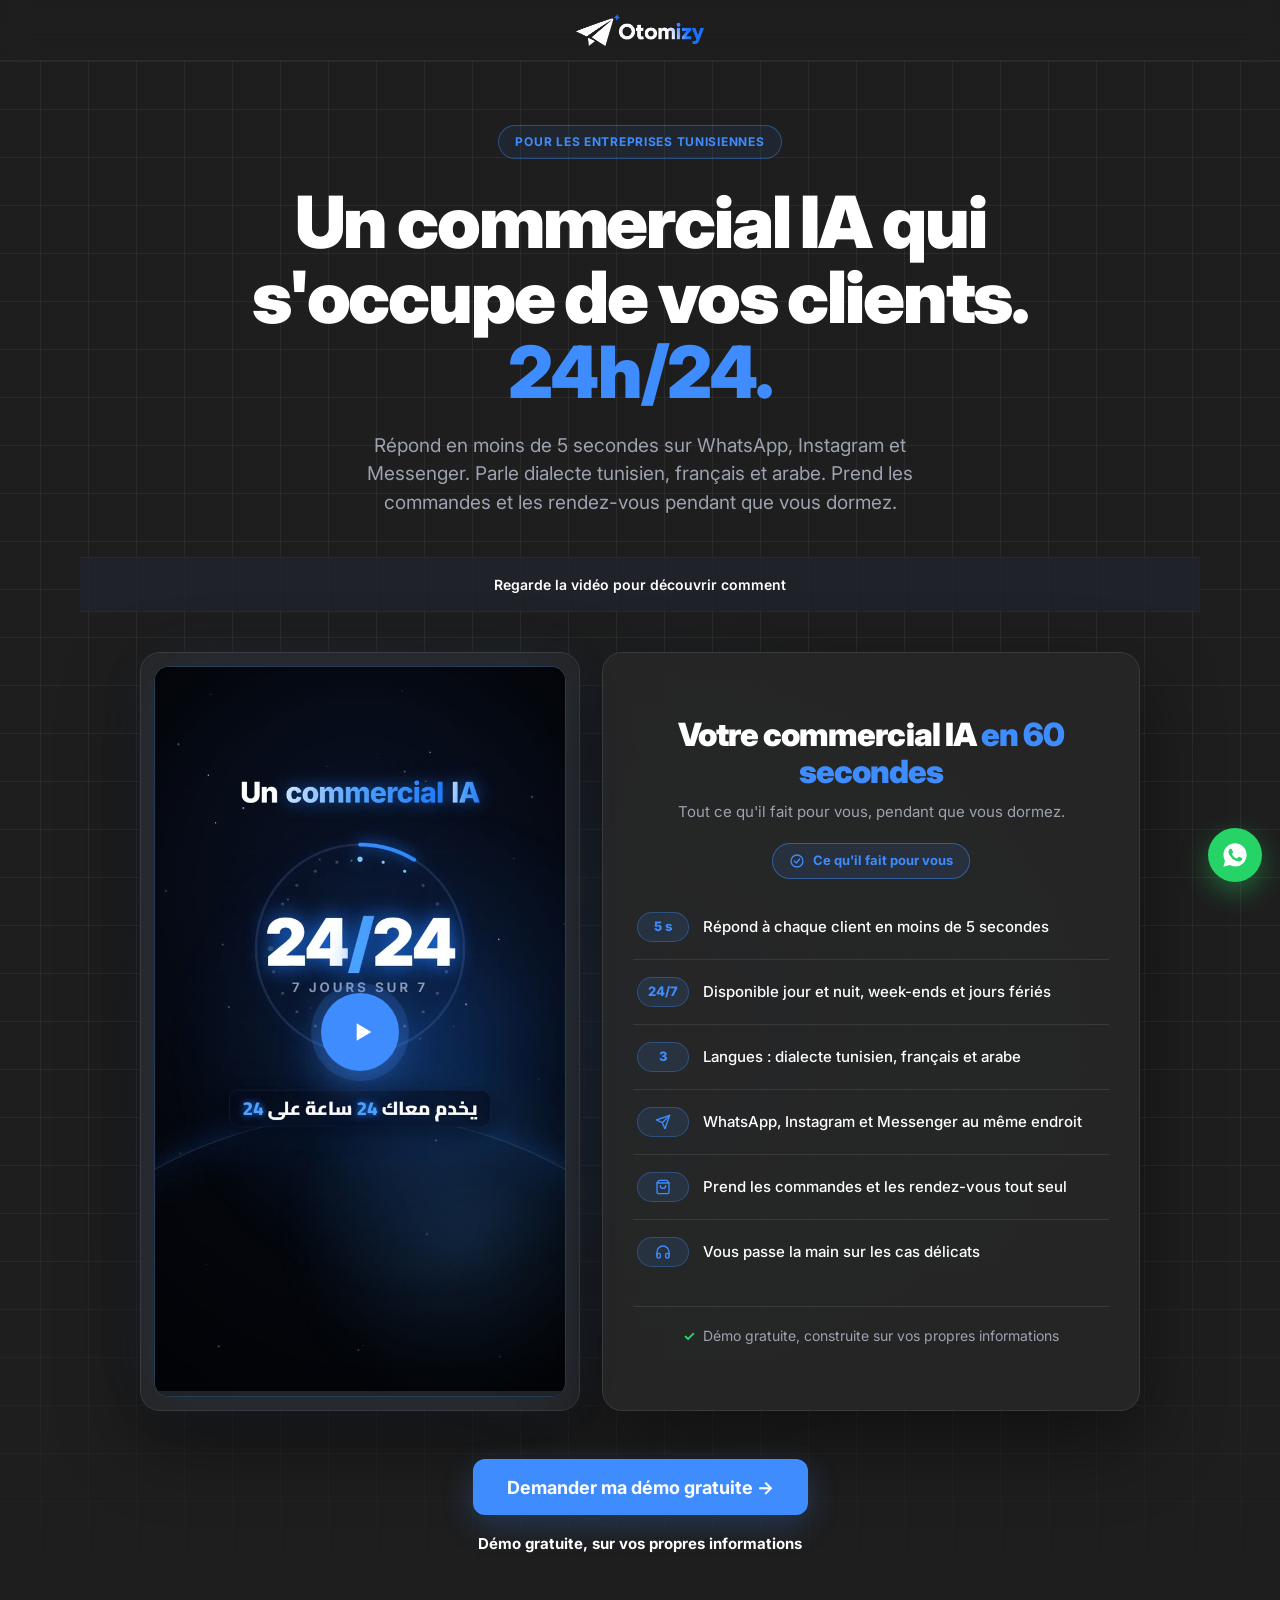
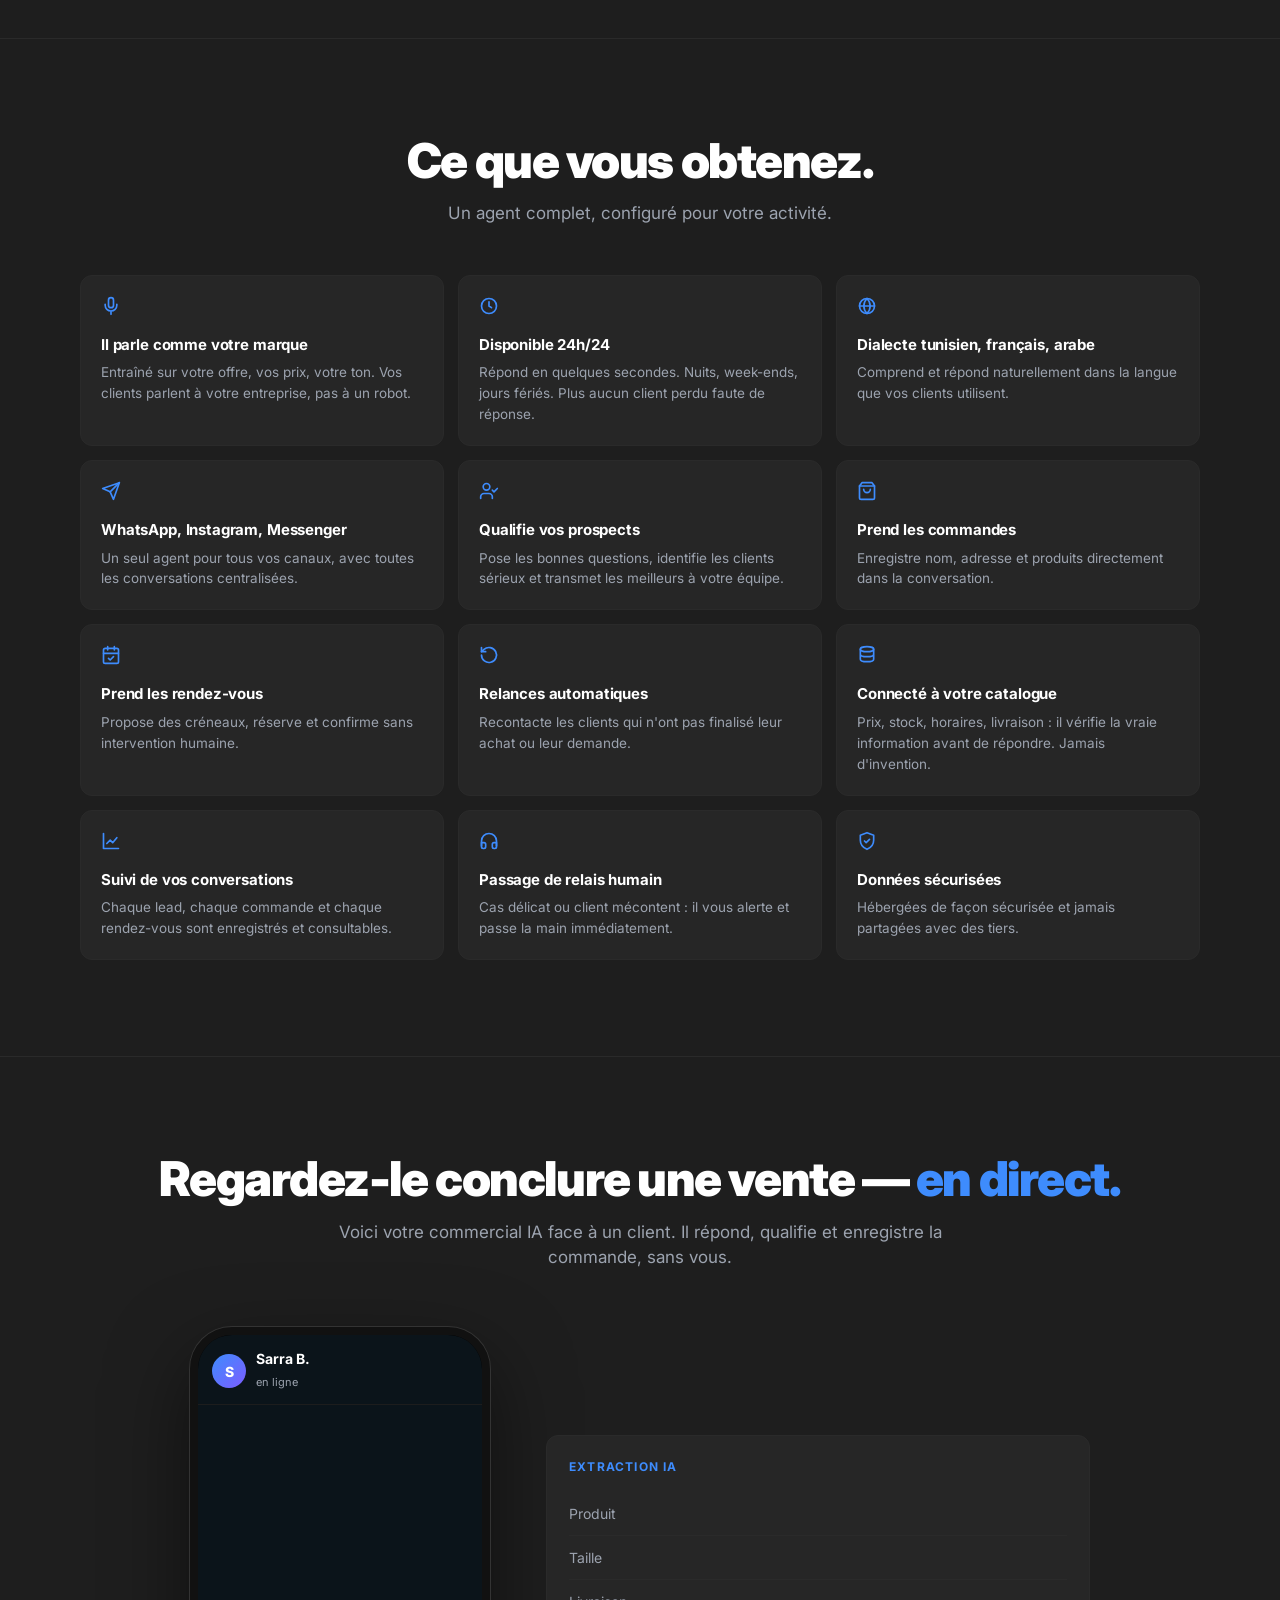
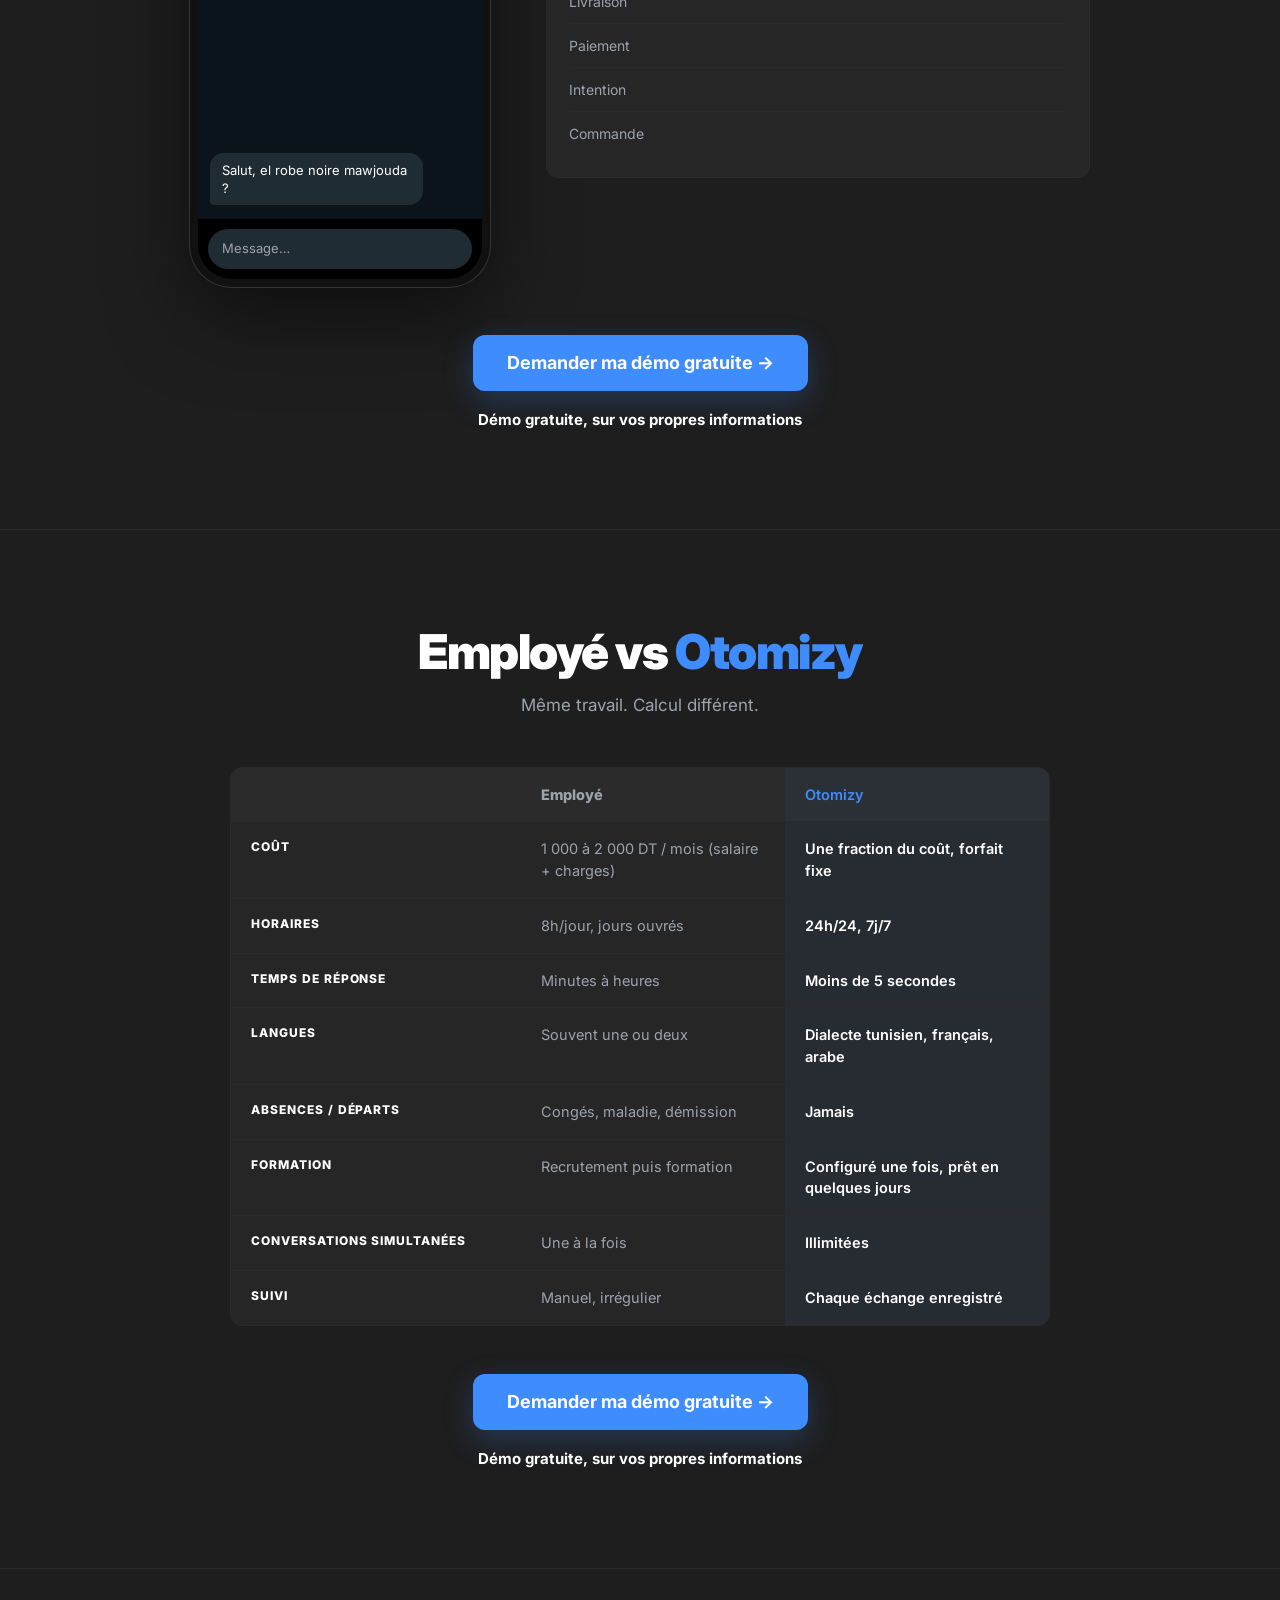
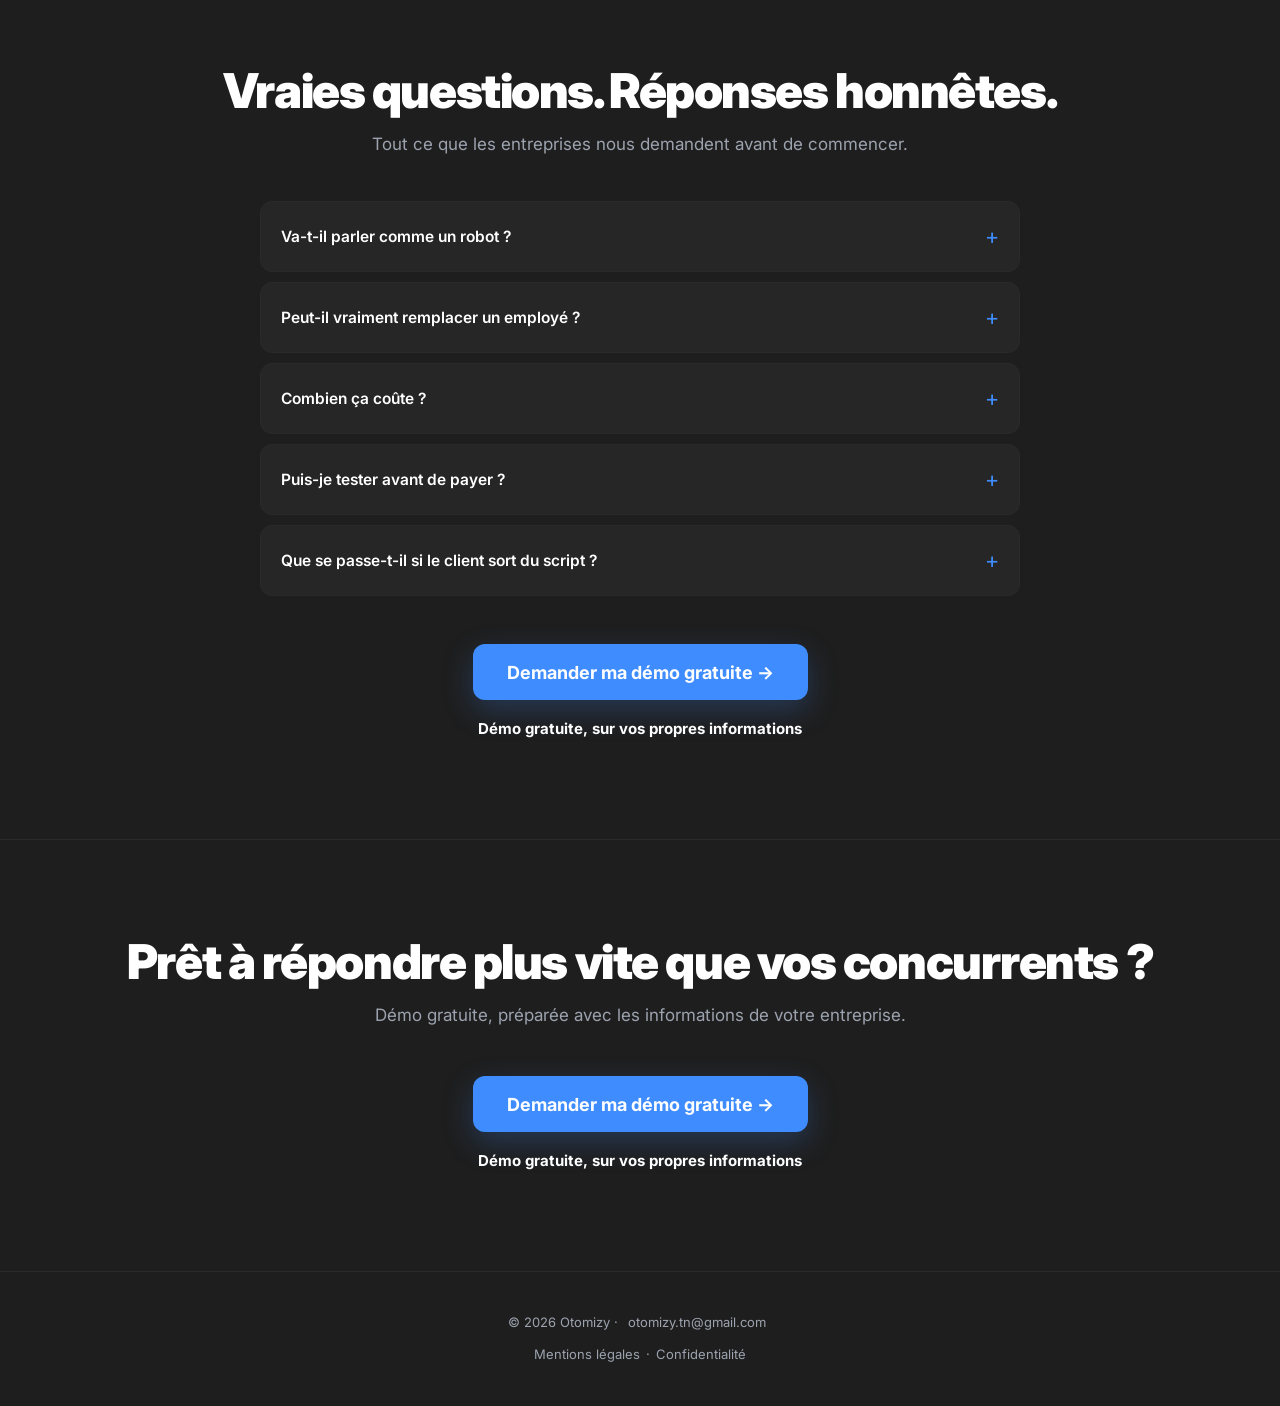
==== commit b428552c: "Hero: vidéo de présentation avec barre de progression, grille d'arrière-plan, retire l'avis du fonda" ====
--- a/index.html
+++ b/index.html
@@ -1,9 +1,16 @@
 <!DOCTYPE html>
 <html lang="fr">
 <head>
+<!-- Google Tag Manager -->
+<script>(function(w,d,s,l,i){w[l]=w[l]||[];w[l].push({'gtm.start':
+new Date().getTime(),event:'gtm.js'});var f=d.getElementsByTagName(s)[0],
+j=d.createElement(s),dl=l!='dataLayer'?'&l='+l:'';j.async=true;j.src=
+'https://www.googletagmanager.com/gtm.js?id='+i+dl;f.parentNode.insertBefore(j,f);
+})(window,document,'script','dataLayer','GTM-N89BT956');</script>
+<!-- End Google Tag Manager -->
 <meta charset="UTF-8" />
 <meta name="viewport" content="width=device-width, initial-scale=1.0" />
-<title>Otomizy — Commercial IA pour entreprises tunisiennes</title>
+<title>Otomizy</title>
 <meta name="description" content="Un commercial IA qui répond à vos clients sur WhatsApp, Instagram et Messenger 24h/24, en dialecte tunisien, français et arabe. Démo gratuite." />
 <link rel="canonical" href="https://otomizy.tn/" />
 <meta property="og:type" content="website" />
@@ -17,18 +24,41 @@
 <link rel="stylesheet" href="style.css" />
 </head>
 <body>
+<!-- Google Tag Manager (noscript) -->
+<noscript><iframe src="https://www.googletagmanager.com/ns.html?id=GTM-N89BT956"
+height="0" width="0" style="display:none;visibility:hidden"></iframe></noscript>
+<!-- End Google Tag Manager (noscript) -->
 <header class="nav"><div class="wrap"><a href="/" aria-label="Otomizy — accueil"><img src="media/logo-light.png" alt="Otomizy" width="131" height="34" /></a></div></header>
 
 <main>
 <section class="hero"><div class="wrap">
   <span class="badge reveal">Pour les entreprises tunisiennes</span>
-  <h1 class="reveal">Un commercial IA qui répond à vos clients. <span class="blue">24h/24.</span></h1>
+  <h1 class="reveal">Un commercial IA qui s'occupe de vos clients. <span class="blue">24h/24.</span></h1>
   <p class="lead reveal">Répond en moins de 5 secondes sur WhatsApp, Instagram et Messenger. Parle dialecte tunisien, français et arabe. Prend les commandes et les rendez-vous pendant que vous dormez.</p>
-  <div class="proof reveal">Moins de 5 secondes de réponse · 100% des messages traités · 24h/24, 7j/7</div>
-  <div class="stat-card reveal">
-    <div class="stat-num" data-count="5">0</div>
-    <p class="stat-cap">secondes pour répondre à un client.<span>Même à 3h du matin.</span></p>
-    <div class="stat-row"><span><b>✕</b>Message sans réponse</span><span><b>✕</b>Client perdu chez le concurrent</span><span><b>✕</b>Commande manquée</span></div>
+  <div class="proof reveal">Regarde la vidéo pour découvrir comment</div>
+  <div class="showcase">
+    <div class="vcard reveal">
+      <div class="vplayer" id="vplayer">
+        <video id="pubvid" src="media/otomizy-pub.mp4" poster="media/otomizy-pub-poster.jpg" playsinline preload="metadata" aria-label="Vidéo de présentation Otomizy"></video>
+        <button class="vbig" type="button" aria-label="Lire la vidéo"><svg viewBox="0 0 24 24"><path d="M8 5.5v13l11-6.5z"/></svg></button>
+        <button class="vtoggle" type="button" aria-label="Lire la vidéo"><svg class="i-play" viewBox="0 0 24 24"><path d="M8 5.5v13l11-6.5z"/></svg><svg class="i-pause" viewBox="0 0 24 24"><path d="M7 5h3.5v14H7zM13.5 5H17v14h-3.5z"/></svg></button>
+        <div class="vbar"><span id="vbarfill"></span></div>
+      </div>
+    </div>
+    <div class="icard reveal" style="--d:.1s">
+      <h3>Votre commercial IA <span class="blue">en 60 secondes</span></h3>
+      <p class="isub">Tout ce qu'il fait pour vous, pendant que vous dormez.</p>
+      <span class="ipill"><svg viewBox="0 0 24 24"><circle cx="12" cy="12" r="9"/><path d="M8 12l3 3 5-6"/></svg>Ce qu'il fait pour vous</span>
+      <ul class="ilist">
+        <li><b>5 s</b><span>Répond à chaque client en moins de 5 secondes</span></li>
+        <li><b>24/7</b><span>Disponible jour et nuit, week-ends et jours fériés</span></li>
+        <li><b>3</b><span>Langues : dialecte tunisien, français et arabe</span></li>
+        <li><svg viewBox="0 0 24 24"><path d="M22 2L11 13"/><path d="M22 2l-7 20-4-9-9-4 20-7z"/></svg><span>WhatsApp, Instagram et Messenger au même endroit</span></li>
+        <li><svg viewBox="0 0 24 24"><path d="M6 2L3 6v14a2 2 0 0 0 2 2h14a2 2 0 0 0 2-2V6l-3-4z"/><path d="M3 6h18"/><path d="M16 10a4 4 0 0 1-8 0"/></svg><span>Prend les commandes et les rendez-vous tout seul</span></li>
+        <li><svg viewBox="0 0 24 24"><path d="M3 18v-6a9 9 0 0 1 18 0v6"/><path d="M21 19a2 2 0 0 1-2 2h-1a2 2 0 0 1-2-2v-3a2 2 0 0 1 2-2h3zM3 19a2 2 0 0 0 2 2h1a2 2 0 0 0 2-2v-3a2 2 0 0 0-2-2H3z"/></svg><span>Vous passe la main sur les cas délicats</span></li>
+      </ul>
+      <p class="inote"><b>✓</b> Démo gratuite, construite sur vos propres informations</p>
+    </div>
   </div>
   <div class="cta"><a class="btn" href="https://wa.me/21625959562?text=Bonjour%2C%20je%20souhaite%20une%20d%C3%A9mo%20gratuite%20du%20commercial%20IA%20Otomizy" target="_blank" rel="noopener">Demander ma démo gratuite →</a><p class="l1">Démo gratuite, sur vos propres informations</p></div>
 </div></section>
@@ -92,14 +122,6 @@
 </div></section>
 
 <section><div class="wrap">
-  <div class="founder reveal">
-    <div class="av">A</div>
-    <div><b>Aziz Kerkeni</b><small>Fondateur d'Otomizy, agence IA tunisienne</small>
-    <p>« Je ne vends pas un gadget. Je construis le commercial que vous aimeriez avoir : toujours disponible, toujours poli, qui connaît parfaitement vos produits. »</p></div>
-  </div>
-</div></section>
-
-<section><div class="wrap">
   <h2 class="reveal">Vraies questions. Réponses honnêtes.</h2>
   <p class="sub reveal">Tout ce que les entreprises nous demandent avant de commencer.</p>
   <div class="faq">
--- a/style.css
+++ b/style.css
@@ -31,13 +31,46 @@
 .hero h1{font-size:clamp(38px,7vw,72px);font-weight:900;line-height:1.04;margin:26px auto 0;max-width:860px}
 .hero p.lead{color:var(--muted);font-size:clamp(16px,2vw,19px);max-width:620px;margin:22px auto 0}
 .proof{margin:40px 0 0;padding:16px;background:#20242b;border-block:1px solid var(--border);font-weight:600;font-size:14px}
-.stat-card{position:relative;margin:36px auto 0;max-width:760px;background:var(--card);border:1px solid var(--border);border-radius:20px;padding:44px 28px;overflow:hidden}
-.stat-card::before{content:"";position:absolute;inset:-40% 20% auto;height:80%;background:radial-gradient(circle,var(--glow),transparent 70%);pointer-events:none}
-.stat-num{position:relative;font-size:clamp(90px,18vw,170px);font-weight:900;line-height:1;color:var(--primary);letter-spacing:-.05em}
-.stat-cap{position:relative;font-size:clamp(18px,2.6vw,24px);font-weight:800;margin:8px 0 0}
-.stat-cap span{display:block;color:var(--primary)}
-.stat-row{position:relative;display:flex;flex-wrap:wrap;justify-content:center;gap:10px 22px;margin-top:26px;color:var(--muted);font-size:14px}
-.stat-row b{color:#ff6b6b;margin-right:5px}
+.hero{position:relative;isolation:isolate}
+.hero::before{content:"";position:absolute;inset:0;z-index:-1;pointer-events:none;
+  background:radial-gradient(60% 40% at 50% 62%,rgba(62,140,253,.10),transparent 70%),
+  linear-gradient(rgba(255,255,255,.055) 1px,transparent 1px) 50% 0/48px 48px,
+  linear-gradient(90deg,rgba(255,255,255,.055) 1px,transparent 1px) 50% 0/48px 48px;
+  -webkit-mask-image:linear-gradient(to bottom,#000 0,#000 72%,transparent 100%);mask-image:linear-gradient(to bottom,#000 0,#000 72%,transparent 100%)}
+.hero .proof{background:rgba(32,36,43,.85)}
+
+/* video showcase */
+.showcase{display:grid;grid-template-columns:minmax(0,440px) minmax(0,1fr);gap:22px;max-width:1000px;margin:40px auto 0;text-align:left;align-items:stretch}
+.vcard,.icard{background:rgba(38,38,38,.92);border:1px solid var(--border-strong);border-radius:20px;box-shadow:0 30px 80px rgba(0,0,0,.45)}
+.vcard{padding:14px;display:flex;justify-content:center;align-items:center}
+.vplayer{position:relative;width:100%;max-width:410px;aspect-ratio:9/16;border-radius:14px;overflow:hidden;background:#05070c;cursor:pointer;box-shadow:0 0 0 1px rgba(62,140,253,.18),0 0 60px rgba(62,140,253,.12)}
+.vplayer video{position:absolute;inset:0;width:100%;height:100%;object-fit:cover;display:block}
+.vbig{position:absolute;left:50%;top:50%;width:78px;height:78px;margin:-39px 0 0 -39px;border:0;border-radius:50%;background:var(--primary);display:grid;place-items:center;cursor:pointer;box-shadow:0 0 0 10px rgba(62,140,253,.18),0 14px 40px rgba(62,140,253,.45);transition:transform .25s,opacity .3s,box-shadow .25s;animation:vpulse 2.4s ease-in-out infinite}
+.vbig svg{width:32px;height:32px;fill:#fff;margin-left:4px}
+.vbig:hover{transform:scale(1.07)}
+.vplayer.playing .vbig,.vplayer.started .vbig{opacity:0;pointer-events:none;transform:scale(.8)}
+@keyframes vpulse{50%{box-shadow:0 0 0 18px rgba(62,140,253,.08),0 14px 40px rgba(62,140,253,.45)}}
+.vtoggle{position:absolute;left:12px;bottom:16px;width:38px;height:38px;border:0;border-radius:50%;background:rgba(0,0,0,.45);backdrop-filter:blur(6px);-webkit-backdrop-filter:blur(6px);display:grid;place-items:center;cursor:pointer;opacity:0;transition:opacity .3s,background .2s}
+.vtoggle svg{width:18px;height:18px;fill:#fff}
+.vtoggle .i-pause{display:none}.vplayer.playing .vtoggle .i-pause{display:block}.vplayer.playing .vtoggle .i-play{display:none}
+.vplayer.started .vtoggle{opacity:1}
+
+.vtoggle:hover{background:rgba(62,140,253,.7)}
+.vbar{position:absolute;left:0;right:0;bottom:0;height:5px;background:rgba(255,255,255,.12)}
+.vbar span{display:block;height:100%;width:100%;transform:scaleX(0);transform-origin:left;background:linear-gradient(90deg,#3e8cfd,#6aa8ff);box-shadow:0 0 12px rgba(62,140,253,.8)}
+
+.icard{padding:34px 30px;display:flex;flex-direction:column;align-items:center;justify-content:center;text-align:center}
+.icard h3{font-size:clamp(24px,2.8vw,32px);font-weight:900;line-height:1.15}
+.isub{color:var(--muted);margin:10px 0 0;font-size:15px}
+.ipill{display:inline-flex;align-items:center;gap:8px;margin:20px 0 8px;padding:7px 16px;border:1px solid rgba(62,140,253,.5);background:rgba(62,140,253,.1);color:var(--primary);border-radius:999px;font-size:13px;font-weight:700}
+.ipill svg{width:16px;height:16px;fill:none;stroke:currentColor;stroke-width:2;stroke-linecap:round;stroke-linejoin:round}
+.ilist{list-style:none;margin:8px 0 0;padding:0;width:100%}
+.ilist li{display:flex;align-items:center;gap:14px;padding:17px 4px;border-top:1px solid var(--border-strong);text-align:left;font-size:15px;font-weight:500}
+.ilist li:first-child{border-top:0}
+.ilist li b,.ilist li svg{flex:none;min-width:52px;height:30px;padding:0 10px;border-radius:999px;background:rgba(62,140,253,.12);border:1px solid rgba(62,140,253,.35);color:var(--primary);display:inline-grid;place-items:center;font-size:13px;font-weight:800}
+.ilist li svg{width:52px;padding:6px 0;fill:none;stroke:var(--primary);stroke-width:2;stroke-linecap:round;stroke-linejoin:round}
+.inote{margin:22px 0 0;padding-top:18px;border-top:1px solid var(--border-strong);width:100%;color:var(--muted);font-size:14px}
+.inote b{color:var(--green);margin-right:4px}
 
 /* features */
 .grid{display:grid;grid-template-columns:repeat(3,1fr);gap:14px;margin-top:48px}
@@ -78,12 +111,6 @@
 .tr .b{font-weight:600;color:#fff;background:rgba(62,140,253,.06)}
 .tr.head .b{color:var(--primary)}
 
-/* founder */
-.founder{display:flex;gap:22px;align-items:center;max-width:720px;margin:0 auto;background:var(--card);border:1px solid var(--border);border-radius:var(--radius);padding:26px}
-.founder .av{flex:none;width:72px;height:72px;border-radius:50%;background:linear-gradient(135deg,#3e8cfd,#7c5cff);display:grid;place-items:center;font-weight:900;font-size:26px}
-.founder b{display:block;font-size:17px}.founder small{display:block;color:var(--muted);margin:2px 0 10px}
-.founder p{margin:0;font-style:italic;color:#d4d4d8;font-size:15px}
-
 /* faq */
 .faq{max-width:760px;margin:44px auto 0;display:grid;gap:10px}
 details{background:var(--card);border:1px solid var(--border);border-radius:var(--radius);transition:border-color .2s}
@@ -107,6 +134,6 @@
 .reveal{opacity:0;transform:translateY(22px);transition:opacity .7s ease,transform .7s ease;transition-delay:var(--d,0s)}
 .reveal.is-visible{opacity:1;transform:none}
 
-@media(max-width:900px){.grid{grid-template-columns:repeat(2,1fr)}.demo{grid-template-columns:1fr;justify-items:center;gap:32px}.extract{width:100%;max-width:420px}}
-@media(max-width:560px){section{padding:68px 0}.grid{grid-template-columns:1fr}.btn{height:54px;padding:0 26px;font-size:17px}.tr{grid-template-columns:.9fr 1fr 1fr;font-size:12.5px}.tr>div{padding:12px 10px}.founder{flex-direction:column;text-align:center}.hero{padding-top:44px}}
-@media(prefers-reduced-motion:reduce){*{transition:none!important;animation:none!important;scroll-behavior:auto}.reveal,.msg,.ex-row span:last-child{opacity:1;transform:none}}
+@media(max-width:900px){.showcase{grid-template-columns:1fr;max-width:460px}.grid{grid-template-columns:repeat(2,1fr)}.demo{grid-template-columns:1fr;justify-items:center;gap:32px}.extract{width:100%;max-width:420px}}
+@media(max-width:560px){section{padding:68px 0}.grid{grid-template-columns:1fr}.btn{height:54px;padding:0 26px;font-size:17px}.tr{grid-template-columns:.9fr 1fr 1fr;font-size:12.5px}.tr>div{padding:12px 10px}.showcase{gap:14px}.vcard{padding:10px}.icard{padding:26px 18px}.ilist li{font-size:14px;gap:12px}.hero::before{background-size:auto,36px 36px,36px 36px}.hero{padding-top:44px}}
+@media(prefers-reduced-motion:reduce){*{transition:none!important;animation:none!important;scroll-behavior:auto}.reveal,.msg,.vbig,.ex-row span:last-child{opacity:1;transform:none}}
